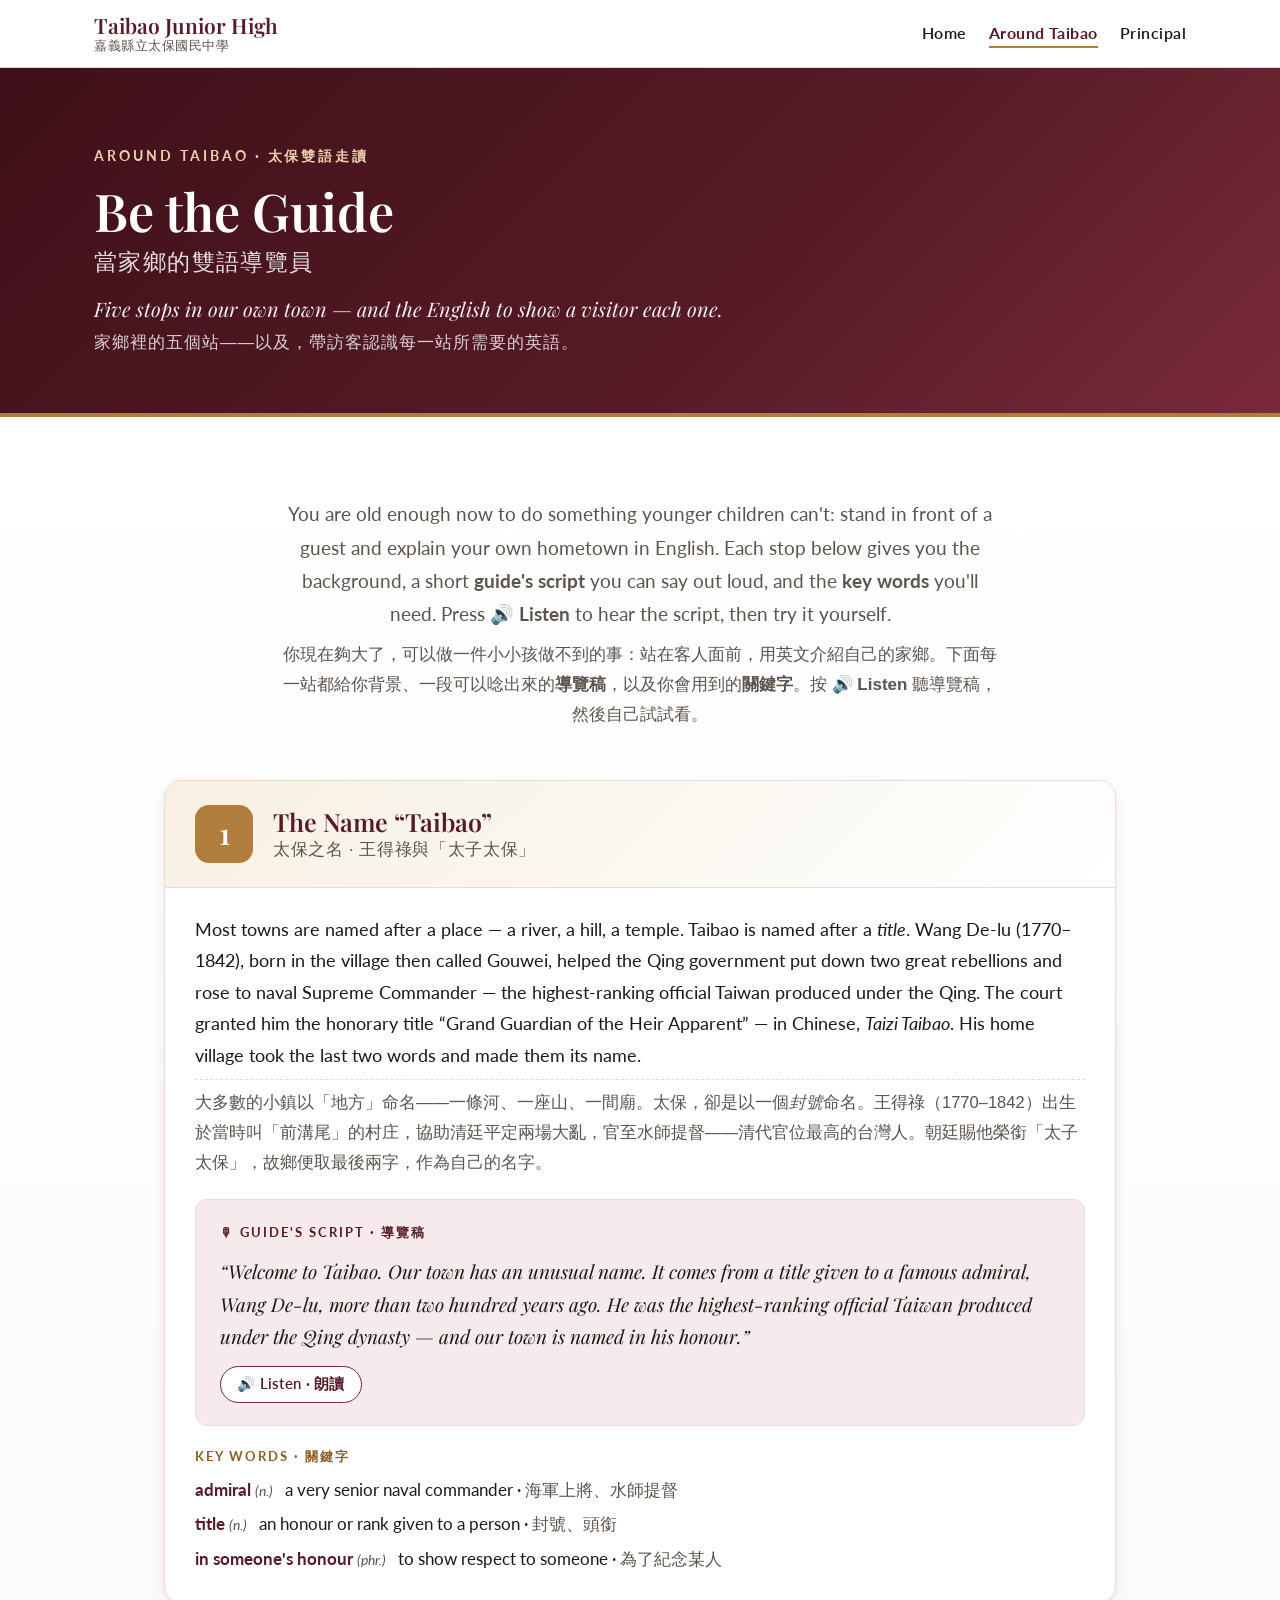
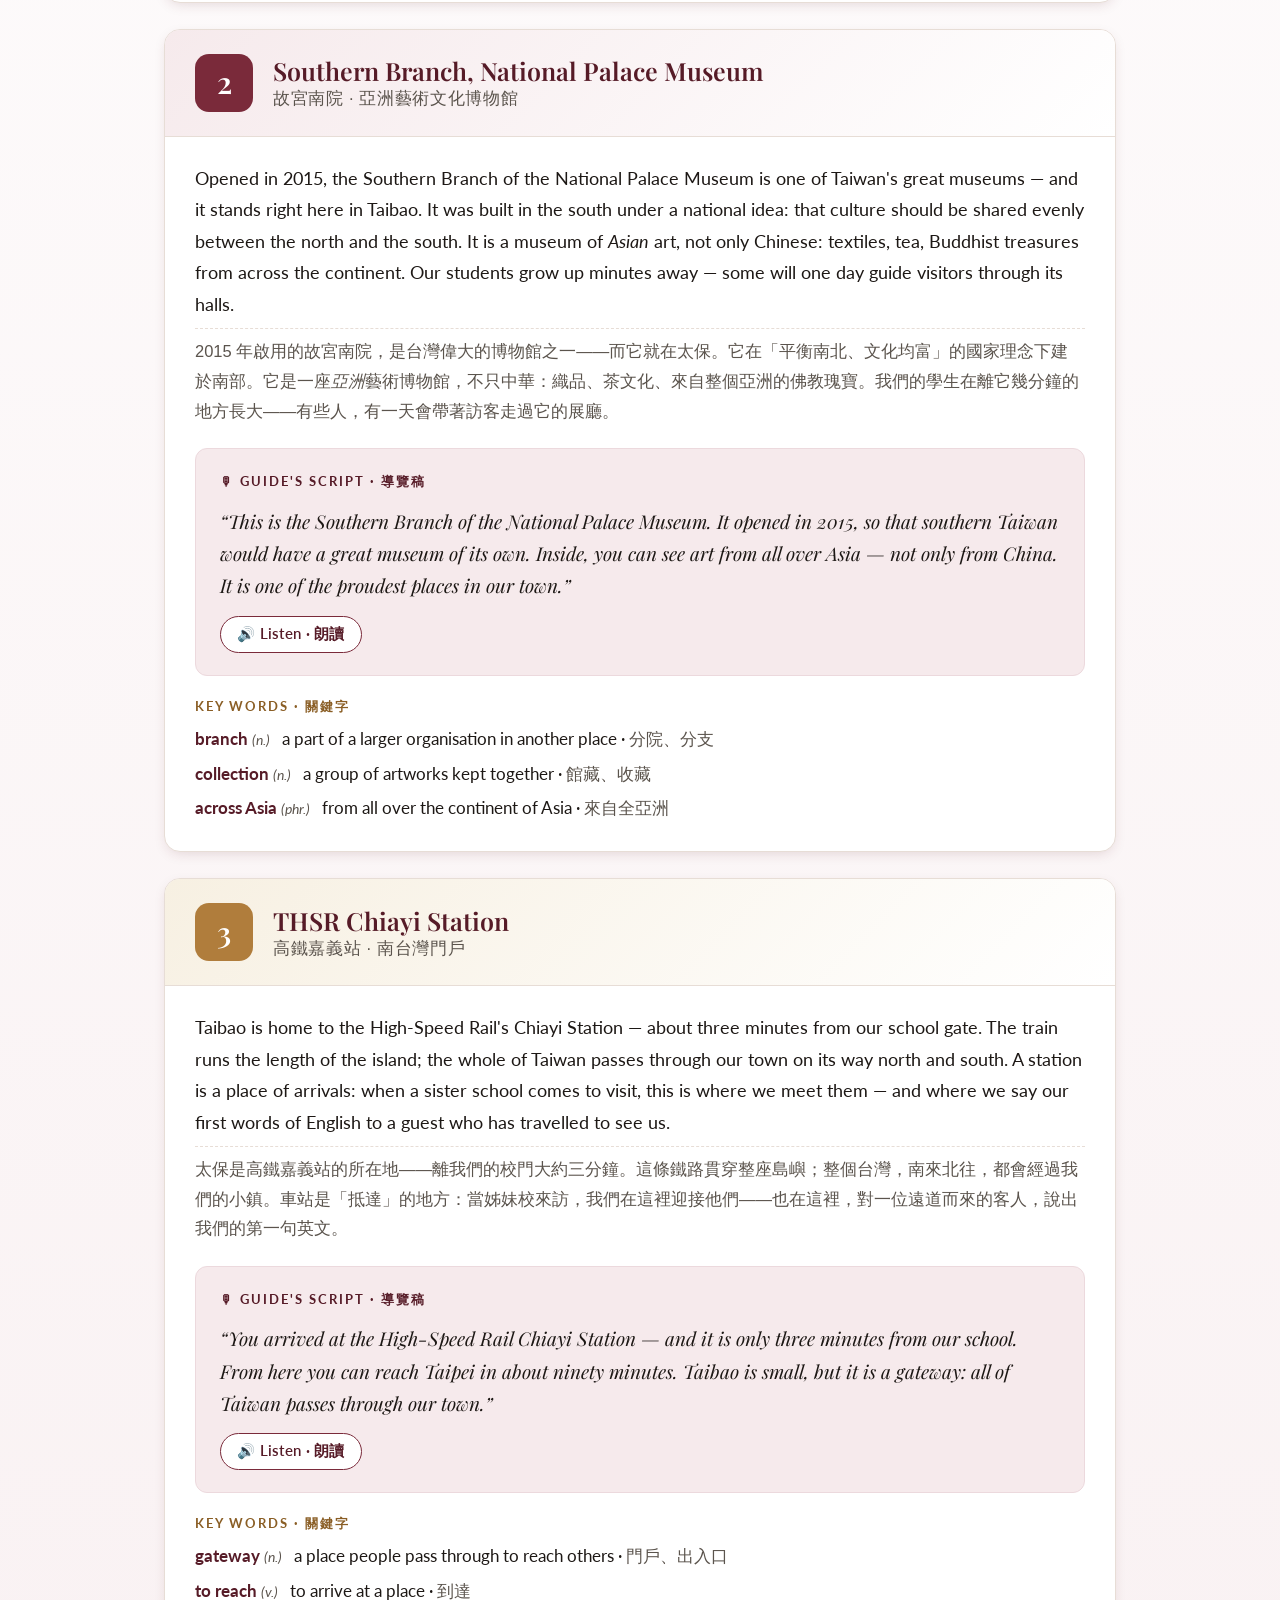
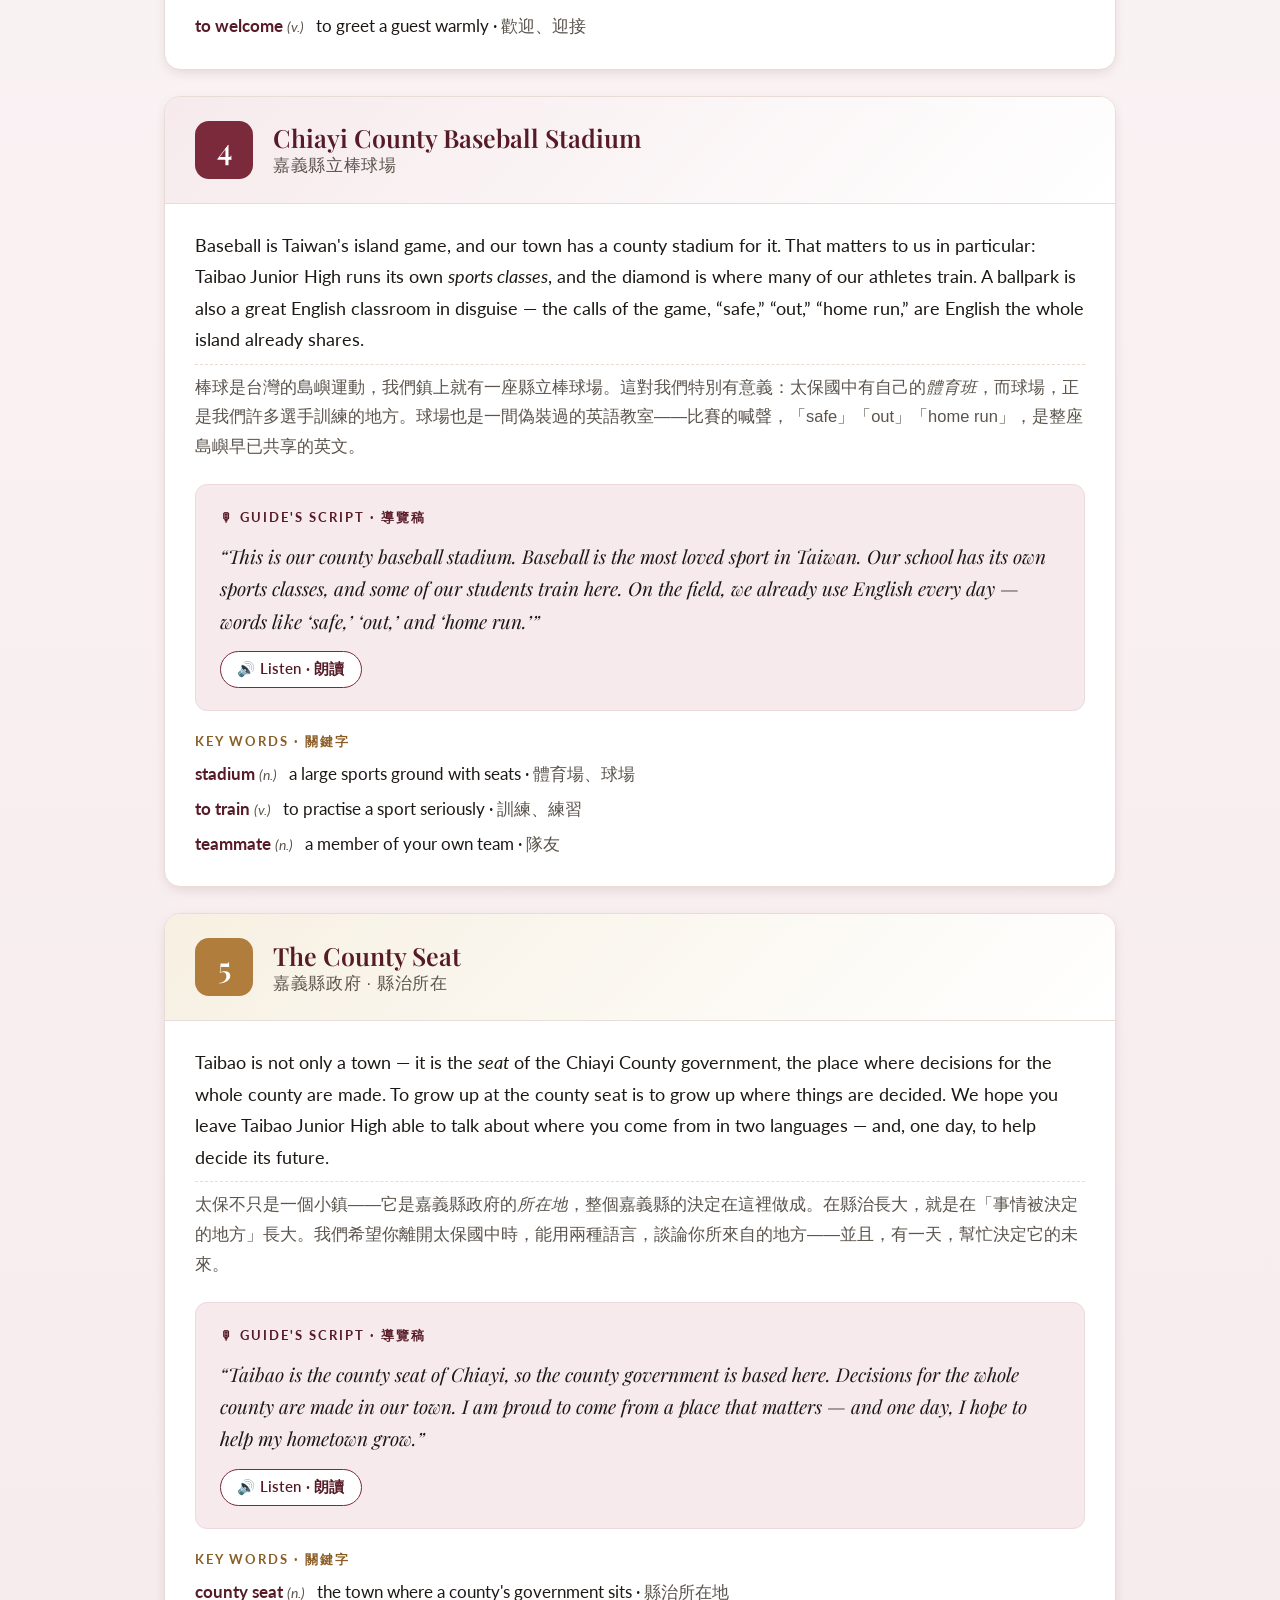
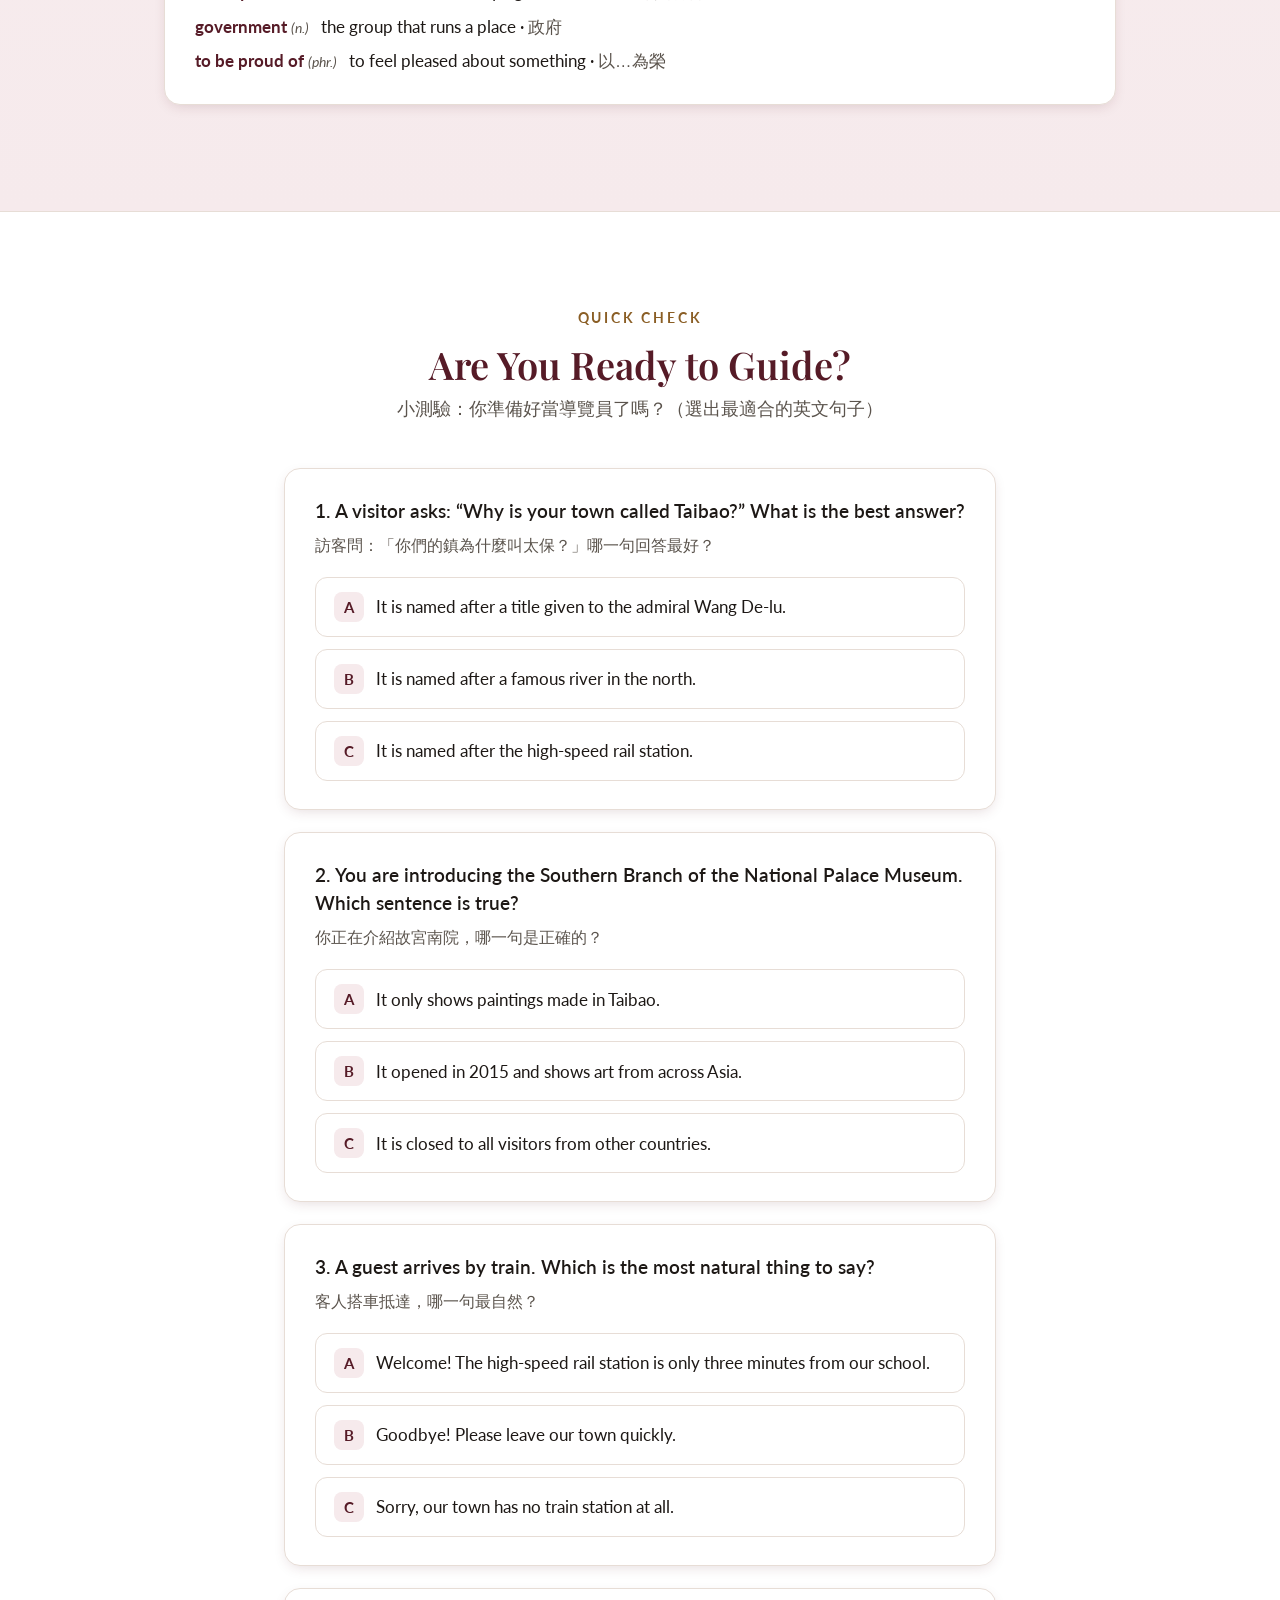
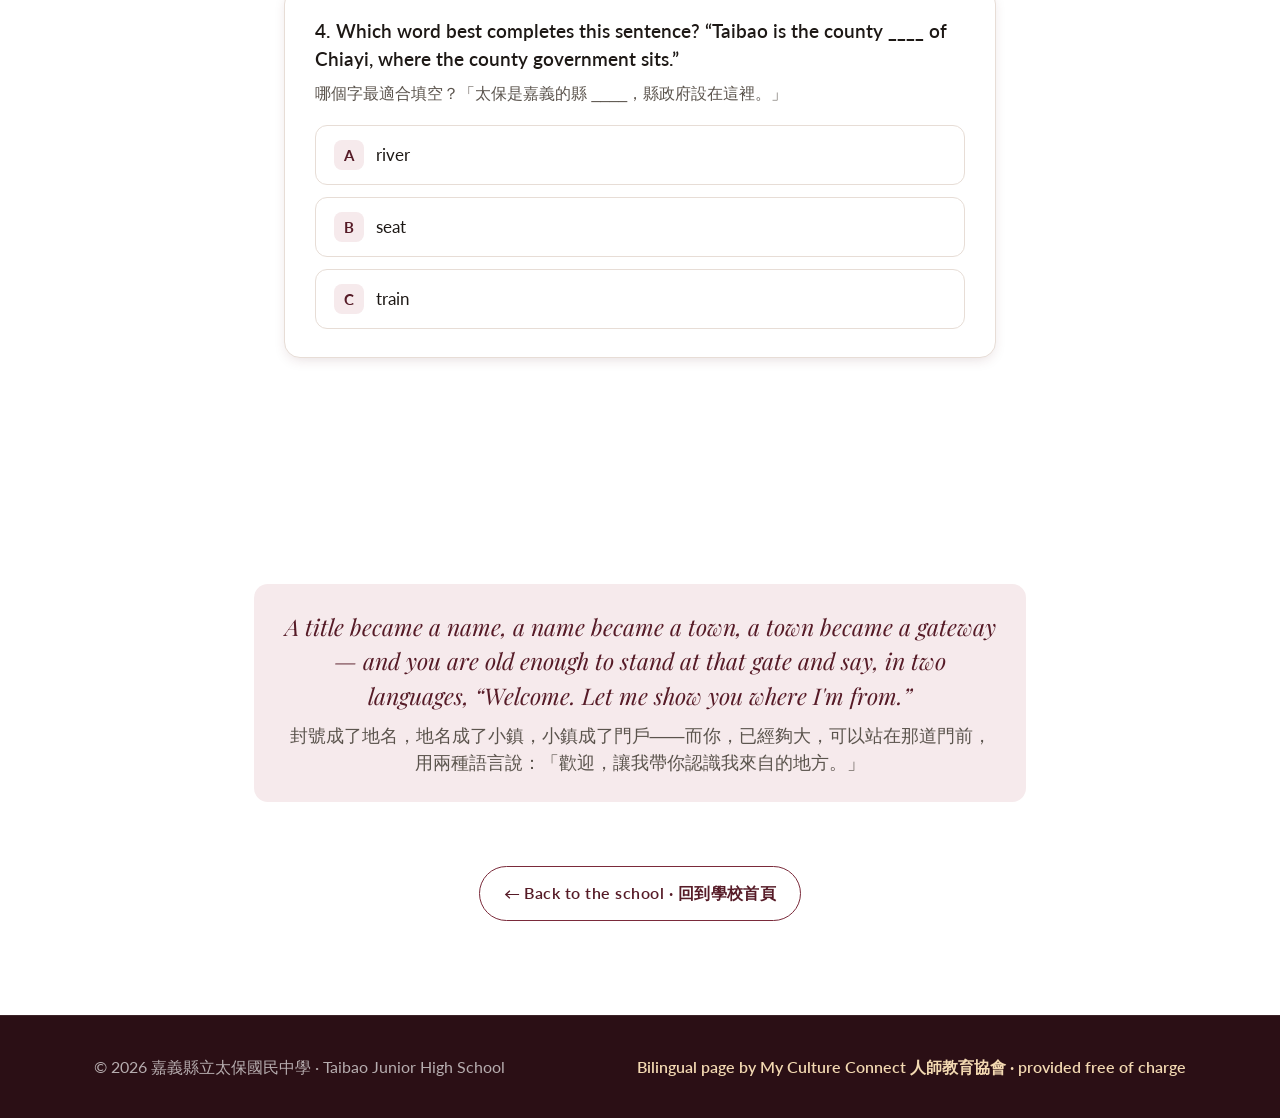
==== around-taibao/index.html @ 7dde96af "Initial bilingual site for Taibao Junior High School (太保國中) Three-page static bilingual (English-pri" ====
<!doctype html>
<html lang="en">
<head>
<meta charset="utf-8">
<meta name="viewport" content="width=device-width,initial-scale=1">
<title>Around Taibao · Be the Guide — Taibao Junior High</title>
<meta name="description" content="A bilingual walking guide to Taibao, Chiayi — written for junior-high students old enough to be the guides. Five stops: the admiral Wang De-lu who named the town, the Southern Branch of the National Palace Museum, the high-speed rail, the county baseball stadium, and the county seat. With a guide's script, key vocabulary, read-aloud, and a self-check quiz.">

<link rel="preconnect" href="https://fonts.googleapis.com">
<link rel="preconnect" href="https://fonts.gstatic.com" crossorigin>
<link href="https://fonts.googleapis.com/css2?family=Playfair+Display:ital,wght@0,500;0,600;0,700;1,500;1,600&family=Lato:wght@400;500;700&display=swap" rel="stylesheet">

<link rel="stylesheet" href="../assets/css/main.css">
</head>
<body>


<!-- ============ TOPBAR ============ -->
<div class="topbar">
  <div class="wrap topbar-inner">
    <div class="topbar-brand">
      <div class="topbar-name">
        <a href="../">Taibao Junior High
          <small>嘉義縣立太保國民中學</small>
        </a>
      </div>
    </div>
    <nav class="topbar-nav">
      <a href="../">Home</a>
      <a href="" class="is-active">Around Taibao</a>
      <a href="../principal/">Principal</a>
    </nav>
  </div>
</div>


<!-- ============ PAGE HERO ============ -->
<header class="page-hero">
  <div class="wrap">
    <span class="eyebrow">Around Taibao &middot; 太保雙語走讀</span>
    <h1>Be the Guide
      <span class="zh">當家鄉的雙語導覽員</span>
    </h1>
    <p class="tagline">
      Five stops in our own town &mdash; and the English to show a visitor each one.
      <span class="zh">家鄉裡的五個站——以及，帶訪客認識每一站所需要的英語。</span>
    </p>
  </div>
</header>


<!-- ============ STATIONS ============ -->
<section class="stations-section">
  <div class="stations-wrap wrap">
    <p class="stations-intro">
      You are old enough now to do something younger children can't: stand in front of a guest and explain your own hometown in English. Each stop below gives you the background, a short <strong>guide's script</strong> you can say out loud, and the <strong>key words</strong> you'll need. Press <strong>🔊 Listen</strong> to hear the script, then try it yourself.
      <span class="zh">你現在夠大了，可以做一件小小孩做不到的事：站在客人面前，用英文介紹自己的家鄉。下面每一站都給你背景、一段可以唸出來的<strong>導覽稿</strong>，以及你會用到的<strong>關鍵字</strong>。按 <strong>🔊 Listen</strong> 聽導覽稿，然後自己試試看。</span>
    </p>

    <!-- Station 1 -->
    <div class="station">
      <div class="station-head">
        <div class="station-num">1</div>
        <h3>The Name &ldquo;Taibao&rdquo;
          <span class="zh">太保之名 · 王得祿與「太子太保」</span>
        </h3>
      </div>
      <div class="station-body">
        <p class="context">Most towns are named after a place &mdash; a river, a hill, a temple. Taibao is named after a <em>title</em>. Wang De-lu (1770&ndash;1842), born in the village then called Gouwei, helped the Qing government put down two great rebellions and rose to naval Supreme Commander &mdash; the highest-ranking official Taiwan produced under the Qing. The court granted him the honorary title &ldquo;Grand Guardian of the Heir Apparent&rdquo; &mdash; in Chinese, <em>Taizi Taibao</em>. His home village took the last two words and made them its name.</p>
        <p class="context-zh">大多數的小鎮以「地方」命名——一條河、一座山、一間廟。太保，卻是以一個<em>封號</em>命名。王得祿（1770&ndash;1842）出生於當時叫「前溝尾」的村庄，協助清廷平定兩場大亂，官至水師提督——清代官位最高的台灣人。朝廷賜他榮銜「太子太保」，故鄉便取最後兩字，作為自己的名字。</p>

        <div class="guide">
          <div class="label">🎙 Guide's script · 導覽稿</div>
          <p class="script">&ldquo;Welcome to Taibao. Our town has an unusual name. It comes from a title given to a famous admiral, Wang De-lu, more than two hundred years ago. He was the highest-ranking official Taiwan produced under the Qing dynasty &mdash; and our town is named in his honour.&rdquo;</p>
          <button class="speak-btn" aria-pressed="false" data-speak="Welcome to Taibao. Our town has an unusual name. It comes from a title given to a famous admiral, Wang De-lu, more than two hundred years ago. He was the highest-ranking official Taiwan produced under the Qing dynasty, and our town is named in his honour.">🔊 Listen · 朗讀</button>
        </div>

        <div class="vocab">
          <div class="label">Key words · 關鍵字</div>
          <ul>
            <li><span><span class="term">admiral</span><span class="pos">(n.)</span></span><span class="gloss">a very senior naval commander · <span class="zh">海軍上將、水師提督</span></span></li>
            <li><span><span class="term">title</span><span class="pos">(n.)</span></span><span class="gloss">an honour or rank given to a person · <span class="zh">封號、頭銜</span></span></li>
            <li><span><span class="term">in someone's honour</span><span class="pos">(phr.)</span></span><span class="gloss">to show respect to someone · <span class="zh">為了紀念某人</span></span></li>
          </ul>
        </div>
      </div>
    </div>

    <!-- Station 2 -->
    <div class="station">
      <div class="station-head">
        <div class="station-num">2</div>
        <h3>Southern Branch, National Palace Museum
          <span class="zh">故宮南院 · 亞洲藝術文化博物館</span>
        </h3>
      </div>
      <div class="station-body">
        <p class="context">Opened in 2015, the Southern Branch of the National Palace Museum is one of Taiwan's great museums &mdash; and it stands right here in Taibao. It was built in the south under a national idea: that culture should be shared evenly between the north and the south. It is a museum of <em>Asian</em> art, not only Chinese: textiles, tea, Buddhist treasures from across the continent. Our students grow up minutes away &mdash; some will one day guide visitors through its halls.</p>
        <p class="context-zh">2015 年啟用的故宮南院，是台灣偉大的博物館之一——而它就在太保。它在「平衡南北、文化均富」的國家理念下建於南部。它是一座<em>亞洲</em>藝術博物館，不只中華：織品、茶文化、來自整個亞洲的佛教瑰寶。我們的學生在離它幾分鐘的地方長大——有些人，有一天會帶著訪客走過它的展廳。</p>

        <div class="guide">
          <div class="label">🎙 Guide's script · 導覽稿</div>
          <p class="script">&ldquo;This is the Southern Branch of the National Palace Museum. It opened in 2015, so that southern Taiwan would have a great museum of its own. Inside, you can see art from all over Asia &mdash; not only from China. It is one of the proudest places in our town.&rdquo;</p>
          <button class="speak-btn" aria-pressed="false" data-speak="This is the Southern Branch of the National Palace Museum. It opened in 2015, so that southern Taiwan would have a great museum of its own. Inside, you can see art from all over Asia, not only from China. It is one of the proudest places in our town.">🔊 Listen · 朗讀</button>
        </div>

        <div class="vocab">
          <div class="label">Key words · 關鍵字</div>
          <ul>
            <li><span><span class="term">branch</span><span class="pos">(n.)</span></span><span class="gloss">a part of a larger organisation in another place · <span class="zh">分院、分支</span></span></li>
            <li><span><span class="term">collection</span><span class="pos">(n.)</span></span><span class="gloss">a group of artworks kept together · <span class="zh">館藏、收藏</span></span></li>
            <li><span><span class="term">across Asia</span><span class="pos">(phr.)</span></span><span class="gloss">from all over the continent of Asia · <span class="zh">來自全亞洲</span></span></li>
          </ul>
        </div>
      </div>
    </div>

    <!-- Station 3 -->
    <div class="station">
      <div class="station-head">
        <div class="station-num">3</div>
        <h3>THSR Chiayi Station
          <span class="zh">高鐵嘉義站 · 南台灣門戶</span>
        </h3>
      </div>
      <div class="station-body">
        <p class="context">Taibao is home to the High-Speed Rail's Chiayi Station &mdash; about three minutes from our school gate. The train runs the length of the island; the whole of Taiwan passes through our town on its way north and south. A station is a place of arrivals: when a sister school comes to visit, this is where we meet them &mdash; and where we say our first words of English to a guest who has travelled to see us.</p>
        <p class="context-zh">太保是高鐵嘉義站的所在地——離我們的校門大約三分鐘。這條鐵路貫穿整座島嶼；整個台灣，南來北往，都會經過我們的小鎮。車站是「抵達」的地方：當姊妹校來訪，我們在這裡迎接他們——也在這裡，對一位遠道而來的客人，說出我們的第一句英文。</p>

        <div class="guide">
          <div class="label">🎙 Guide's script · 導覽稿</div>
          <p class="script">&ldquo;You arrived at the High-Speed Rail Chiayi Station &mdash; and it is only three minutes from our school. From here you can reach Taipei in about ninety minutes. Taibao is small, but it is a gateway: all of Taiwan passes through our town.&rdquo;</p>
          <button class="speak-btn" aria-pressed="false" data-speak="You arrived at the High-Speed Rail Chiayi Station, and it is only three minutes from our school. From here you can reach Taipei in about ninety minutes. Taibao is small, but it is a gateway: all of Taiwan passes through our town.">🔊 Listen · 朗讀</button>
        </div>

        <div class="vocab">
          <div class="label">Key words · 關鍵字</div>
          <ul>
            <li><span><span class="term">gateway</span><span class="pos">(n.)</span></span><span class="gloss">a place people pass through to reach others · <span class="zh">門戶、出入口</span></span></li>
            <li><span><span class="term">to reach</span><span class="pos">(v.)</span></span><span class="gloss">to arrive at a place · <span class="zh">到達</span></span></li>
            <li><span><span class="term">to welcome</span><span class="pos">(v.)</span></span><span class="gloss">to greet a guest warmly · <span class="zh">歡迎、迎接</span></span></li>
          </ul>
        </div>
      </div>
    </div>

    <!-- Station 4 -->
    <div class="station">
      <div class="station-head">
        <div class="station-num">4</div>
        <h3>Chiayi County Baseball Stadium
          <span class="zh">嘉義縣立棒球場</span>
        </h3>
      </div>
      <div class="station-body">
        <p class="context">Baseball is Taiwan's island game, and our town has a county stadium for it. That matters to us in particular: Taibao Junior High runs its own <em>sports classes</em>, and the diamond is where many of our athletes train. A ballpark is also a great English classroom in disguise &mdash; the calls of the game, &ldquo;safe,&rdquo; &ldquo;out,&rdquo; &ldquo;home run,&rdquo; are English the whole island already shares.</p>
        <p class="context-zh">棒球是台灣的島嶼運動，我們鎮上就有一座縣立棒球場。這對我們特別有意義：太保國中有自己的<em>體育班</em>，而球場，正是我們許多選手訓練的地方。球場也是一間偽裝過的英語教室——比賽的喊聲，「safe」「out」「home run」，是整座島嶼早已共享的英文。</p>

        <div class="guide">
          <div class="label">🎙 Guide's script · 導覽稿</div>
          <p class="script">&ldquo;This is our county baseball stadium. Baseball is the most loved sport in Taiwan. Our school has its own sports classes, and some of our students train here. On the field, we already use English every day &mdash; words like &lsquo;safe,&rsquo; &lsquo;out,&rsquo; and &lsquo;home run.&rsquo;&rdquo;</p>
          <button class="speak-btn" aria-pressed="false" data-speak="This is our county baseball stadium. Baseball is the most loved sport in Taiwan. Our school has its own sports classes, and some of our students train here. On the field, we already use English every day: words like safe, out, and home run.">🔊 Listen · 朗讀</button>
        </div>

        <div class="vocab">
          <div class="label">Key words · 關鍵字</div>
          <ul>
            <li><span><span class="term">stadium</span><span class="pos">(n.)</span></span><span class="gloss">a large sports ground with seats · <span class="zh">體育場、球場</span></span></li>
            <li><span><span class="term">to train</span><span class="pos">(v.)</span></span><span class="gloss">to practise a sport seriously · <span class="zh">訓練、練習</span></span></li>
            <li><span><span class="term">teammate</span><span class="pos">(n.)</span></span><span class="gloss">a member of your own team · <span class="zh">隊友</span></span></li>
          </ul>
        </div>
      </div>
    </div>

    <!-- Station 5 -->
    <div class="station">
      <div class="station-head">
        <div class="station-num">5</div>
        <h3>The County Seat
          <span class="zh">嘉義縣政府 · 縣治所在</span>
        </h3>
      </div>
      <div class="station-body">
        <p class="context">Taibao is not only a town &mdash; it is the <em>seat</em> of the Chiayi County government, the place where decisions for the whole county are made. To grow up at the county seat is to grow up where things are decided. We hope you leave Taibao Junior High able to talk about where you come from in two languages &mdash; and, one day, to help decide its future.</p>
        <p class="context-zh">太保不只是一個小鎮——它是嘉義縣政府的<em>所在地</em>，整個嘉義縣的決定在這裡做成。在縣治長大，就是在「事情被決定的地方」長大。我們希望你離開太保國中時，能用兩種語言，談論你所來自的地方——並且，有一天，幫忙決定它的未來。</p>

        <div class="guide">
          <div class="label">🎙 Guide's script · 導覽稿</div>
          <p class="script">&ldquo;Taibao is the county seat of Chiayi, so the county government is based here. Decisions for the whole county are made in our town. I am proud to come from a place that matters &mdash; and one day, I hope to help my hometown grow.&rdquo;</p>
          <button class="speak-btn" aria-pressed="false" data-speak="Taibao is the county seat of Chiayi, so the county government is based here. Decisions for the whole county are made in our town. I am proud to come from a place that matters, and one day, I hope to help my hometown grow.">🔊 Listen · 朗讀</button>
        </div>

        <div class="vocab">
          <div class="label">Key words · 關鍵字</div>
          <ul>
            <li><span><span class="term">county seat</span><span class="pos">(n.)</span></span><span class="gloss">the town where a county's government sits · <span class="zh">縣治所在地</span></span></li>
            <li><span><span class="term">government</span><span class="pos">(n.)</span></span><span class="gloss">the group that runs a place · <span class="zh">政府</span></span></li>
            <li><span><span class="term">to be proud of</span><span class="pos">(phr.)</span></span><span class="gloss">to feel pleased about something · <span class="zh">以…為榮</span></span></li>
          </ul>
        </div>
      </div>
    </div>

  </div>
</section>


<!-- ============ QUIZ ============ -->
<section class="quiz-section">
  <div class="quiz-wrap wrap">
    <div class="quiz-head">
      <div class="eyebrow">Quick Check</div>
      <h2>Are You Ready to Guide?</h2>
      <div class="zh">小測驗：你準備好當導覽員了嗎？（選出最適合的英文句子）</div>
    </div>

    <!-- Q1 -->
    <div class="quiz-item" data-answered="false">
      <div class="q">1. A visitor asks: &ldquo;Why is your town called Taibao?&rdquo; What is the best answer?</div>
      <div class="q-zh">訪客問：「你們的鎮為什麼叫太保？」哪一句回答最好？</div>
      <div class="quiz-options">
        <button class="quiz-opt" data-correct="true"><span class="key">A</span><span>It is named after a title given to the admiral Wang De-lu.</span></button>
        <button class="quiz-opt" data-correct="false"><span class="key">B</span><span>It is named after a famous river in the north.</span></button>
        <button class="quiz-opt" data-correct="false"><span class="key">C</span><span>It is named after the high-speed rail station.</span></button>
      </div>
      <div class="quiz-explain">
        <span class="en">Correct: A.</span> The town took its name from Wang De-lu's honorary title, &ldquo;Grand Guardian of the Heir Apparent&rdquo; (太子太保).
        <span class="zh">太保之名來自王得祿的榮銜「太子太保」，不是河流，也不是高鐵站。</span>
      </div>
    </div>

    <!-- Q2 -->
    <div class="quiz-item" data-answered="false">
      <div class="q">2. You are introducing the Southern Branch of the National Palace Museum. Which sentence is true?</div>
      <div class="q-zh">你正在介紹故宮南院，哪一句是正確的？</div>
      <div class="quiz-options">
        <button class="quiz-opt" data-correct="false"><span class="key">A</span><span>It only shows paintings made in Taibao.</span></button>
        <button class="quiz-opt" data-correct="true"><span class="key">B</span><span>It opened in 2015 and shows art from across Asia.</span></button>
        <button class="quiz-opt" data-correct="false"><span class="key">C</span><span>It is closed to all visitors from other countries.</span></button>
      </div>
      <div class="quiz-explain">
        <span class="en">Correct: B.</span> The Southern Branch opened in 2015 as a museum of Asian art and culture.
        <span class="zh">故宮南院 2015 年啟用，是一座展出全亞洲藝術與文化的博物館。</span>
      </div>
    </div>

    <!-- Q3 -->
    <div class="quiz-item" data-answered="false">
      <div class="q">3. A guest arrives by train. Which is the most natural thing to say?</div>
      <div class="q-zh">客人搭車抵達，哪一句最自然？</div>
      <div class="quiz-options">
        <button class="quiz-opt" data-correct="true"><span class="key">A</span><span>Welcome! The high-speed rail station is only three minutes from our school.</span></button>
        <button class="quiz-opt" data-correct="false"><span class="key">B</span><span>Goodbye! Please leave our town quickly.</span></button>
        <button class="quiz-opt" data-correct="false"><span class="key">C</span><span>Sorry, our town has no train station at all.</span></button>
      </div>
      <div class="quiz-explain">
        <span class="en">Correct: A.</span> A good guide welcomes the guest and shares a useful fact &mdash; the station really is about three minutes away.
        <span class="zh">好的導覽員會先歡迎客人，並提供有用的資訊——高鐵站確實離學校約三分鐘。</span>
      </div>
    </div>

    <!-- Q4 -->
    <div class="quiz-item" data-answered="false">
      <div class="q">4. Which word best completes this sentence? &ldquo;Taibao is the county ____ of Chiayi, where the county government sits.&rdquo;</div>
      <div class="q-zh">哪個字最適合填空？「太保是嘉義的縣 ____，縣政府設在這裡。」</div>
      <div class="quiz-options">
        <button class="quiz-opt" data-correct="false"><span class="key">A</span><span>river</span></button>
        <button class="quiz-opt" data-correct="true"><span class="key">B</span><span>seat</span></button>
        <button class="quiz-opt" data-correct="false"><span class="key">C</span><span>train</span></button>
      </div>
      <div class="quiz-explain">
        <span class="en">Correct: B &mdash; &ldquo;county seat.&rdquo;</span> The county seat is the town where a county's government is based.
        <span class="zh">「county seat」是縣治所在地——縣政府所在的城市。</span>
      </div>
    </div>

  </div>
</section>


<!-- ============ CLOSING ============ -->
<section class="prose">
  <div class="wrap prose-inner">
    <p class="pull-quote">
      A title became a name, a name became a town, a town became a gateway &mdash; and you are old enough to stand at that gate and say, in two languages, &ldquo;Welcome. Let me show you where I'm from.&rdquo;
      <span class="zh">封號成了地名，地名成了小鎮，小鎮成了門戶——而你，已經夠大，可以站在那道門前，用兩種語言說：「歡迎，讓我帶你認識我來自的地方。」</span>
    </p>
    <p style="text-align:center;">
      <a href="../" class="principal-cta">← Back to the school · 回到學校首頁</a>
    </p>
  </div>
</section>


<!-- ============ FOOTER ============ -->
<footer>
  <div class="wrap">
    <div>© 2026 嘉義縣立太保國民中學 · Taibao Junior High School</div>
    <div class="partner">Bilingual page by <a href="https://www.mycultureconnect.org/" target="_blank" rel="noopener">My Culture Connect 人師教育協會</a> &middot; provided free of charge</div>
  </div>
</footer>

<script src="../assets/js/site.js"></script>
</body>
</html>
---- assets/css/main.css ----
/* ============ Taibao Junior High · Bilingual Page Styles ============ */
/* Palette: garnet (the cinnabar-red of an imperial seal — the town is        */
/*          named after a Qing honorary title, 太子太保) + bronze (shared      */
/*          heritage accent with the sister school Taibao Elementary).         */
/*          Pure-white background throughout. Garnet distinguishes the junior  */
/*          high from the elementary's ink-blue and KangLang's coastal teal.   */

:root{
  --garnet:#7A2A3A;
  --garnet-deep:#561B27;
  --garnet-soft:#F6EAEC;
  --bronze:#B07D3C;
  --bronze-deep:#8A5E25;
  --bronze-soft:#F7F0E2;
  --stone:#4a5468;
  --stone-soft:#e7e3ea;
  --ink:#1d1815;
  --ink-soft:#5b544d;
  --line:#e7ddd6;
  --max:1140px;
  --shadow:0 14px 40px -16px rgba(86,27,39,.30);
  --shadow-sm:0 4px 14px -4px rgba(86,27,39,.18);
}

*{box-sizing:border-box;margin:0;padding:0;}
html{scroll-behavior:smooth;}
body{
  font-family:'Lato','PingFang TC','Apple LiGothic Medium','Microsoft JhengHei',sans-serif;
  color:var(--ink);
  background:#fff;
  /* Typography rule: 20px on mobile, 22px on desktop (see media query) */
  font-size:20px;
  line-height:1.7;
  -webkit-font-smoothing:antialiased;
}
img{max-width:100%;display:block;}
a{color:var(--garnet-deep);text-decoration:none;transition:color .2s;}
a:hover{color:var(--bronze-deep);}
.wrap{max-width:var(--max);margin:0 auto;padding:0 24px;}


/* ============ TOPBAR ============ */
.topbar{
  background:rgba(255,255,255,.95);
  border-bottom:1px solid var(--line);
  padding:14px 0;
  position:sticky;top:0;z-index:50;
  backdrop-filter:blur(8px);
}
.topbar-inner{
  display:flex;align-items:center;justify-content:space-between;gap:18px;
}
.topbar-brand{display:flex;align-items:center;gap:12px;}
.topbar-name{
  font-family:'Playfair Display','PingFang TC',serif;
  font-size:21px;font-weight:600;
  color:var(--garnet-deep);line-height:1.1;
}
.topbar-name a{color:inherit;}
.topbar-name small{
  display:block;
  font-family:'PingFang TC',sans-serif;
  font-size:13px;font-weight:500;
  color:var(--ink-soft);margin-top:2px;letter-spacing:.04em;
}
.topbar-nav{display:flex;gap:22px;flex-wrap:wrap;justify-content:flex-end;}
.topbar-nav a{
  color:var(--ink);font-size:15.5px;font-weight:600;
  letter-spacing:.03em;
}
.topbar-nav a:hover{color:var(--garnet);}
.topbar-nav a.is-active{color:var(--garnet-deep);font-weight:700;border-bottom:2px solid var(--bronze);}


/* ============ TITLE (home hero) ============ */
/* Pure-gradient hero. To use a real photo of the school gate / building,     */
/* uncomment the url() line below and drop the file in /photos.               */
.title{
  position:relative;
  background:
    /* url("../photos/hero-school.jpg") center 55%/cover no-repeat, */
    linear-gradient(135deg,#3F1019 0%,#561B27 45%,#7A2A3A 100%);
  padding:118px 0 104px;
  text-align:center;color:#fff;
  border-bottom:4px solid var(--bronze);
  overflow:hidden;
}
.title::after{
  content:"";position:absolute;inset:0;
  background:
    radial-gradient(circle at 80% 18%,rgba(176,125,60,.24),transparent 55%),
    radial-gradient(circle at 18% 82%,rgba(122,42,58,.34),transparent 55%);
  pointer-events:none;
}
.title > .wrap{position:relative;z-index:1;}
.title__eyebrow{
  display:inline-block;
  font-size:14px;letter-spacing:.26em;
  color:rgba(243,217,178,.96);font-weight:700;
  text-transform:uppercase;margin-bottom:16px;
}
.title h1{
  font-family:'Playfair Display','PingFang TC',serif;
  font-size:clamp(40px,7vw,64px);
  line-height:1.05;font-weight:600;letter-spacing:.005em;
  color:#fff;margin-bottom:6px;
  text-shadow:0 2px 16px rgba(0,0,0,.45);
}
.title .h1-zh{
  font-size:clamp(21px,2.6vw,27px);
  font-weight:500;letter-spacing:.08em;
  color:rgba(255,255,255,.92);margin-top:12px;
  font-family:'PingFang TC','Apple LiGothic Medium',sans-serif;
  text-shadow:0 1px 6px rgba(0,0,0,.35);
}
.title__divider{width:60px;height:2px;background:var(--bronze);margin:24px auto 18px;border:0;}
.title__tagline{
  max-width:680px;margin:0 auto;
  font-family:'Playfair Display',serif;font-style:italic;
  font-size:23px;color:rgba(255,255,255,.96);line-height:1.55;
}
.title__tagline .tagline-zh{
  display:block;font-style:normal;
  font-family:'PingFang TC',sans-serif;
  font-size:17.5px;margin-top:8px;
  color:rgba(255,255,255,.82);letter-spacing:.06em;
}
.title__chips{margin-top:26px;display:flex;gap:12px;flex-wrap:wrap;justify-content:center;}
.title__chips span{
  font-size:14px;font-weight:600;letter-spacing:.05em;
  color:#fff;background:rgba(255,255,255,.12);
  border:1px solid rgba(255,255,255,.22);
  padding:7px 16px;border-radius:99px;
  backdrop-filter:blur(4px);
}


/* ============ Section base ============ */
section{padding:92px 0;}
.section-head{text-align:center;margin-bottom:60px;}
.section-head .eyebrow{
  display:inline-block;
  color:var(--bronze-deep);font-size:15px;font-weight:700;
  letter-spacing:.22em;text-transform:uppercase;margin-bottom:14px;
}
.section-head h2{
  font-family:'Playfair Display','PingFang TC',serif;
  font-size:clamp(36px,6vw,56px);
  font-weight:600;color:var(--garnet-deep);line-height:1.2;margin-bottom:8px;
}
.section-head .h2-zh{
  font-family:'PingFang TC','Apple LiGothic Medium',sans-serif;
  font-size:23px;color:var(--ink-soft);font-weight:500;letter-spacing:.04em;
}
.section-head .lede{color:var(--ink-soft);font-size:20px;max-width:660px;margin:18px auto 0;}


/* ============ About ============ */
.about{background:#fff;}
.about-grid{display:grid;grid-template-columns:1fr 1fr;gap:50px;align-items:start;}
.about-text h3{
  font-family:'Playfair Display','PingFang TC',serif;
  font-size:34px;color:var(--garnet-deep);line-height:1.25;margin-bottom:18px;font-weight:600;
}
.about-text .en{font-size:20px;color:var(--ink);margin-bottom:18px;line-height:1.75;}
.about-text .zh-divider{height:1px;background:var(--line);margin:24px 0;position:relative;}
.about-text .zh-divider::before{
  content:"中文";position:absolute;top:50%;left:50%;transform:translate(-50%,-50%);
  background:#fff;padding:0 14px;font-size:14px;color:var(--ink-soft);
  letter-spacing:.12em;text-transform:uppercase;font-weight:600;
}
.about-text .zh{
  font-family:'PingFang TC','Apple LiGothic Medium',sans-serif;
  font-size:19px;color:var(--ink);line-height:1.9;
}
.about-text .zh p + p{margin-top:14px;}

/* timeline aside */
.lineage{
  background:linear-gradient(180deg,var(--garnet-soft) 0%,#fff 100%);
  border:1px solid var(--line);border-radius:20px;padding:34px 30px;box-shadow:var(--shadow-sm);
}
.lineage__label{
  text-align:center;font-size:13.5px;font-weight:700;
  letter-spacing:.16em;text-transform:uppercase;color:var(--garnet-deep);margin-bottom:24px;
}
.lineage__trunk{
  background:#fff;border:2px solid var(--garnet-deep);border-radius:14px;
  padding:18px 20px;text-align:center;margin:0 auto;max-width:320px;box-shadow:var(--shadow-sm);
}
.lineage__trunk .name{font-family:'Playfair Display',serif;font-size:21px;font-weight:600;color:var(--garnet-deep);line-height:1.2;}
.lineage__trunk .name-zh{font-family:'PingFang TC',sans-serif;font-size:15.5px;color:var(--ink-soft);margin-top:4px;}
.lineage__trunk .year{font-size:12.5px;color:var(--bronze-deep);font-weight:700;letter-spacing:.14em;margin-top:6px;}
.lineage__arrow{text-align:center;color:var(--bronze);font-size:22px;line-height:1;margin:10px 0;}
.lineage__branch-step{
  background:#fff;border:1px dashed var(--garnet);border-radius:10px;
  padding:12px 16px;text-align:center;max-width:360px;margin:0 auto;color:var(--ink);
}
.lineage__branch-step .step-label{font-size:12px;font-weight:700;letter-spacing:.16em;color:var(--bronze-deep);margin-bottom:4px;text-transform:uppercase;}
.lineage__branch-step .step-text{font-family:'Playfair Display',serif;font-size:16.5px;color:var(--ink);line-height:1.4;}
.lineage__branch-step .step-text small{display:block;font-family:'PingFang TC',sans-serif;font-size:14px;color:var(--ink-soft);margin-top:2px;}
.lineage__seed{
  background:var(--garnet);color:#fff;border-radius:14px;padding:22px 24px;text-align:center;
  margin:0 auto;max-width:360px;box-shadow:var(--shadow);position:relative;
}
.lineage__seed::before{
  content:"★";position:absolute;top:-12px;left:50%;transform:translateX(-50%);
  background:var(--bronze);color:#fff;width:26px;height:26px;border-radius:99px;
  display:flex;align-items:center;justify-content:center;font-size:14px;
}
.lineage__seed .name{font-family:'Playfair Display',serif;font-size:23px;font-weight:700;line-height:1.2;}
.lineage__seed .name-zh{font-family:'PingFang TC',sans-serif;font-size:16.5px;margin-top:4px;color:rgba(255,255,255,.92);}
.lineage__seed .year{font-size:13px;color:rgba(255,255,255,.85);font-weight:700;letter-spacing:.14em;margin-top:6px;}
.lineage__caption{margin-top:20px;text-align:center;font-family:'Playfair Display',serif;font-style:italic;font-size:16px;color:var(--ink-soft);line-height:1.6;}
.lineage__caption .zh{display:block;font-style:normal;font-family:'PingFang TC',sans-serif;font-size:14.5px;margin-top:4px;}


/* ============ Identity (vision + 5 powers) ============ */
.identity{background:linear-gradient(180deg,#fff 0%,var(--garnet-soft) 100%);}
.pillars{display:grid;grid-template-columns:repeat(4,1fr);gap:22px;}
.pillar{
  background:#fff;border-radius:18px;padding:30px 24px 28px;
  border:1px solid var(--line);box-shadow:var(--shadow-sm);
  transition:transform .25s,box-shadow .25s,border-color .25s;position:relative;
}
.pillar:hover{transform:translateY(-4px);box-shadow:var(--shadow);border-color:var(--garnet);}
.pillar .icon{
  width:54px;height:54px;border-radius:14px;
  background:var(--garnet-soft);color:var(--garnet-deep);
  display:flex;align-items:center;justify-content:center;
  font-size:28px;font-weight:700;font-family:'PingFang TC',serif;margin-bottom:20px;
}
.pillar:nth-child(2) .icon{background:var(--bronze-soft);color:var(--bronze-deep);}
.pillar:nth-child(3) .icon{background:var(--stone-soft);color:var(--stone);}
.pillar:nth-child(4) .icon{background:var(--garnet-soft);color:var(--garnet);}
.pillar h3{
  font-family:'Playfair Display','PingFang TC',serif;
  font-size:23px;color:var(--garnet-deep);line-height:1.25;font-weight:600;margin-bottom:6px;
}
.pillar h3 small{display:block;font-family:'PingFang TC',sans-serif;font-size:15.5px;color:var(--ink-soft);font-weight:500;margin-top:4px;letter-spacing:.04em;}
.pillar .en-body{font-size:16.5px;color:var(--ink);margin:14px 0 8px;line-height:1.7;}
.pillar .divider-tiny{height:1px;background:var(--line);margin:12px 0;}
.pillar .zh-body{font-family:'PingFang TC',sans-serif;font-size:15.5px;color:var(--ink);line-height:1.85;}
.identity__note{
  text-align:center;margin-top:44px;font-size:18px;color:var(--ink-soft);
  max-width:740px;margin-left:auto;margin-right:auto;
}
.identity__note strong{color:var(--garnet-deep);}
.identity__note .zh{display:block;font-family:'PingFang TC',sans-serif;font-size:16.5px;margin-top:8px;}


/* ============ Principal (home card) ============ */
.principal{background:#fff;}
.principal-card{
  display:grid;grid-template-columns:.85fr 1.4fr;gap:50px;align-items:center;
  background:#fff;border-radius:22px;padding:50px;border:1px solid var(--line);
  box-shadow:var(--shadow);max-width:1000px;margin:0 auto;
}
.principal-photo{
  position:relative;border-radius:16px;overflow:hidden;aspect-ratio:1/1;box-shadow:var(--shadow-sm);
  background:linear-gradient(135deg,var(--garnet-soft) 0%,#fff 60%,var(--bronze-soft) 100%);
  display:flex;align-items:center;justify-content:center;color:var(--garnet-deep);
}
.principal-photo img{width:100%;height:100%;object-fit:cover;object-position:center top;}
.principal-photo .placeholder{text-align:center;font-family:'Playfair Display',serif;padding:20px;}
.principal-photo .placeholder .glyph{font-size:46px;line-height:1;font-family:'PingFang TC',serif;}
.principal-photo .placeholder small{display:block;font-family:'PingFang TC',sans-serif;font-size:13.5px;color:var(--ink-soft);margin-top:10px;letter-spacing:.04em;}
.principal-text .role{color:var(--bronze-deep);font-size:14.5px;font-weight:700;letter-spacing:.2em;text-transform:uppercase;margin-bottom:10px;}
.principal-text h3{font-family:'Playfair Display',serif;font-size:38px;font-weight:600;color:var(--garnet-deep);line-height:1.15;margin-bottom:6px;}
.principal-text h3 small{display:block;font-family:'PingFang TC',sans-serif;font-size:23px;color:var(--ink-soft);font-weight:500;margin-top:6px;}
.principal-text .since{font-size:15px;color:var(--ink-soft);font-style:italic;margin-top:8px;}
.principal-text blockquote{
  font-family:'Playfair Display',serif;font-style:italic;font-size:23px;color:var(--ink);
  line-height:1.65;margin:26px 0 14px;padding-left:22px;border-left:3px solid var(--bronze);
}
.principal-text .zh-quote{
  font-family:'PingFang TC',sans-serif;font-style:normal;font-size:19px;color:var(--ink);
  line-height:1.85;padding-left:22px;border-left:3px solid var(--garnet);margin-top:18px;
}
.principal-cta{
  margin-top:24px;display:inline-flex;align-items:center;gap:8px;
  padding:12px 24px;border:1.5px solid var(--garnet);border-radius:99px;color:var(--garnet-deep);
  font-weight:600;font-size:16px;letter-spacing:.03em;transition:background .2s,color .2s;
}
.principal-cta:hover{background:var(--garnet);color:#fff;}


/* ============ Student Life / English at Taibao ============ */
.life{background:linear-gradient(180deg,var(--bronze-soft) 0%,#fff 100%);}
.life-grid{display:grid;grid-template-columns:repeat(2,1fr);gap:30px;}
.life-card{
  background:#fff;border-radius:18px;overflow:hidden;border:1px solid var(--line);
  box-shadow:var(--shadow-sm);transition:transform .25s,box-shadow .25s;
}
.life-card:hover{transform:translateY(-3px);box-shadow:var(--shadow);}
.life-card__img{aspect-ratio:16/10;overflow:hidden;display:flex;align-items:center;justify-content:center;position:relative;}
.life-card__img.bg-garnet{background:linear-gradient(135deg,var(--garnet-soft) 0%,#fff 100%);}
.life-card__img.bg-bronze{background:linear-gradient(135deg,var(--bronze-soft) 0%,#fff 100%);}
.life-card__img.bg-mixed{background:linear-gradient(135deg,var(--garnet-soft) 0%,var(--bronze-soft) 100%);}
.life-card__img.bg-garnet-soft{background:linear-gradient(135deg,#fff 0%,var(--garnet-soft) 100%);}
.life-card__img .glyph{font-family:'Playfair Display',serif;font-size:48px;color:var(--garnet-deep);text-align:center;line-height:1.05;}
.life-card__img .glyph small{display:block;font-family:'PingFang TC',sans-serif;font-size:16px;color:var(--ink);font-weight:500;font-style:normal;margin-top:10px;letter-spacing:.04em;}
.life-card__body{padding:26px 28px 30px;}
.life-card .tag{display:inline-block;font-size:13.5px;letter-spacing:.12em;text-transform:uppercase;color:var(--bronze-deep);font-weight:700;margin-bottom:8px;}
.life-card h3{font-family:'Playfair Display','PingFang TC',serif;font-size:26px;color:var(--garnet-deep);line-height:1.25;font-weight:600;margin-bottom:4px;}
.life-card h3 small{display:block;font-family:'PingFang TC',sans-serif;font-size:16.5px;color:var(--ink-soft);font-weight:500;margin-top:4px;letter-spacing:.04em;}
.life-card .en-text{font-size:17px;color:var(--ink);margin:14px 0 8px;line-height:1.7;}
.life-card .zh-text{font-family:'PingFang TC',sans-serif;font-size:16.5px;color:var(--ink-soft);line-height:1.8;padding-top:10px;border-top:1px dashed var(--line);margin-top:12px;}
.life-cta{text-align:center;margin-top:50px;}
.life-cta-link{display:inline-block;padding:15px 30px;background:var(--garnet);color:#fff;border-radius:99px;font-weight:600;font-size:17px;letter-spacing:.03em;transition:background .2s,transform .2s;}
.life-cta-link:hover{background:var(--garnet-deep);color:#fff;transform:translateY(-2px);}


/* ============ Visit ============ */
.visit{background:var(--garnet-deep);color:#fff;padding:84px 0;}
.visit-grid{display:grid;grid-template-columns:1fr 1fr;gap:50px;align-items:start;}
.visit h2{font-family:'Playfair Display',serif;font-size:46px;font-weight:600;line-height:1.15;margin-bottom:6px;color:#fff;}
.visit h2 small{display:block;font-family:'PingFang TC',sans-serif;font-size:23px;font-weight:500;color:rgba(255,255,255,.78);margin-top:8px;}
.visit p{font-size:19px;color:rgba(255,255,255,.88);margin-top:20px;line-height:1.75;}
.visit p.zh{font-family:'PingFang TC',sans-serif;margin-top:14px;font-size:18px;}
.contact{background:rgba(255,255,255,.06);border:1px solid rgba(255,255,255,.14);border-radius:16px;padding:28px 30px;backdrop-filter:blur(8px);}
.contact dl{display:grid;gap:18px;}
.contact dt{font-size:14px;letter-spacing:.16em;text-transform:uppercase;color:#f3d9b2;font-weight:700;margin-bottom:4px;}
.contact dd{font-size:18.5px;color:#fff;font-family:'PingFang TC',sans-serif;line-height:1.55;}
.contact dd a{color:#fff;border-bottom:1px solid rgba(255,255,255,.4);padding-bottom:1px;}
.contact dd a:hover{color:#f3d9b2;border-color:#f3d9b2;}


/* ============ Footer ============ */
footer{background:#2b0f15;color:rgba(255,255,255,.66);padding:38px 0;font-size:15.5px;border-top:1px solid rgba(255,255,255,.08);}
footer .wrap{display:flex;justify-content:space-between;align-items:center;flex-wrap:wrap;gap:14px;}
footer .partner{color:#f3d9b2;font-weight:600;}
footer .partner a{color:#f3d9b2;border-bottom:1px solid transparent;}
footer .partner a:hover{border-bottom-color:#f3d9b2;}


/* ============ Sub-page shared hero ============ */
.page-hero{
  background:linear-gradient(135deg,#3F1019 0%,#561B27 60%,#7A2A3A 100%);
  padding:66px 0 58px;color:#fff;border-bottom:4px solid var(--bronze);
}
.page-hero .eyebrow{display:inline-block;font-size:13.5px;letter-spacing:.22em;text-transform:uppercase;color:rgba(243,217,178,.96);font-weight:700;margin-bottom:14px;}
.page-hero h1{font-family:'Playfair Display','PingFang TC',serif;font-size:clamp(36px,5.5vw,52px);font-weight:600;line-height:1.1;color:#fff;margin-bottom:8px;}
.page-hero h1 .zh{display:block;font-family:'PingFang TC',sans-serif;font-size:clamp(19px,2.2vw,23px);font-weight:500;letter-spacing:.06em;color:rgba(255,255,255,.86);margin-top:10px;}
.page-hero .tagline{margin-top:18px;max-width:680px;font-family:'Playfair Display',serif;font-style:italic;font-size:20px;color:rgba(255,255,255,.93);line-height:1.55;}
.page-hero .tagline .zh{display:block;font-style:normal;font-family:'PingFang TC',sans-serif;font-size:16.5px;color:rgba(255,255,255,.8);margin-top:6px;letter-spacing:.06em;}


/* ============ Prose ============ */
.prose{padding:80px 0;background:#fff;}
.prose-inner{max-width:820px;margin:0 auto;}
.prose h2{font-family:'Playfair Display','PingFang TC',serif;font-size:33px;font-weight:600;color:var(--garnet-deep);line-height:1.25;margin:48px 0 14px;}
.prose h2:first-child{margin-top:0;}
.prose p{font-size:18.5px;color:var(--ink);line-height:1.8;margin:14px 0;}
.prose .zh-block{font-family:'PingFang TC',sans-serif;font-size:17.5px;color:var(--ink-soft);line-height:1.85;border-left:3px solid var(--garnet-soft);padding-left:18px;margin:14px 0 28px;}
.prose .pull-quote{font-family:'Playfair Display',serif;font-style:italic;font-size:23px;color:var(--garnet-deep);line-height:1.5;text-align:center;margin:40px 0;padding:26px 30px;background:var(--garnet-soft);border-radius:14px;}
.prose .pull-quote .zh{display:block;font-family:'PingFang TC',sans-serif;font-style:normal;font-size:17.5px;color:var(--ink-soft);margin-top:10px;}


/* ============ Guide stations (around-taibao) ============ */
.stations-section{padding:80px 0;background:linear-gradient(180deg,#fff 0%,var(--garnet-soft) 100%);}
.stations-wrap{max-width:1000px;margin:0 auto;}
.stations-intro{max-width:720px;margin:0 auto 50px;color:var(--ink-soft);font-size:19px;line-height:1.75;text-align:center;}
.stations-intro .zh{display:block;font-family:'PingFang TC',sans-serif;font-size:17px;margin-top:10px;}
.station{
  background:#fff;border-radius:16px;border:1px solid var(--line);
  box-shadow:var(--shadow-sm);margin-bottom:26px;overflow:hidden;
  transition:box-shadow .2s,transform .2s;
}
.station:hover{box-shadow:var(--shadow);transform:translateY(-2px);}
.station-head{
  display:flex;align-items:center;gap:20px;
  padding:24px 30px;background:linear-gradient(135deg,var(--garnet-soft) 0%,#fff 100%);
  border-bottom:1px solid var(--line);
}
.station:nth-child(even) .station-head{background:linear-gradient(135deg,var(--bronze-soft) 0%,#fff 100%);}
.station-num{
  width:58px;height:58px;border-radius:14px;background:var(--garnet);color:#fff;
  display:flex;align-items:center;justify-content:center;
  font-family:'Playfair Display',serif;font-size:30px;font-weight:600;flex-shrink:0;
}
.station:nth-child(even) .station-num{background:var(--bronze);}
.station-head h3{font-family:'Playfair Display','PingFang TC',serif;font-size:25px;color:var(--garnet-deep);line-height:1.2;font-weight:600;}
.station-head h3 .zh{display:block;font-family:'PingFang TC',sans-serif;font-size:16.5px;color:var(--ink-soft);font-weight:500;margin-top:3px;letter-spacing:.04em;}
.station-body{padding:26px 30px 30px;}
.station-body .context{font-size:18px;color:var(--ink);line-height:1.75;margin-bottom:6px;}
.station-body .context-zh{font-family:'PingFang TC',sans-serif;font-size:16.5px;color:var(--ink-soft);line-height:1.8;padding-top:8px;margin-top:8px;border-top:1px dashed var(--line);}

/* guide script box */
.guide{margin-top:22px;padding:22px 24px;background:var(--garnet-soft);border-radius:12px;border:1px solid #ecd9dd;}
.guide .label{font-size:12.5px;font-weight:700;letter-spacing:.16em;text-transform:uppercase;color:var(--garnet-deep);margin-bottom:12px;display:flex;align-items:center;gap:8px;}
.guide .script{font-family:'Playfair Display',serif;font-size:19px;color:var(--ink);line-height:1.7;font-style:italic;}
.speak-btn{
  appearance:none;cursor:pointer;border:1.5px solid var(--garnet);background:#fff;color:var(--garnet-deep);
  border-radius:99px;padding:8px 16px;font-size:14.5px;font-weight:600;font-family:'Lato',sans-serif;
  display:inline-flex;align-items:center;gap:7px;margin-top:14px;transition:background .2s,color .2s;letter-spacing:.02em;
}
.speak-btn:hover{background:var(--garnet);color:#fff;}
.speak-btn:active{transform:scale(.97);}
.speak-btn[aria-pressed="true"]{background:var(--garnet);color:#fff;}

/* vocabulary box */
.vocab{margin-top:20px;}
.vocab .label{font-size:12.5px;font-weight:700;letter-spacing:.16em;text-transform:uppercase;color:var(--bronze-deep);margin-bottom:10px;}
.vocab ul{list-style:none;padding:0;margin:0;display:grid;gap:10px;}
.vocab li{display:grid;grid-template-columns:auto 1fr;gap:12px;align-items:baseline;font-size:16.5px;color:var(--ink);line-height:1.5;}
.vocab .term{font-weight:700;color:var(--garnet-deep);font-family:'Lato',sans-serif;}
.vocab .pos{font-style:italic;color:var(--ink-soft);font-size:14px;margin-left:4px;}
.vocab .gloss .zh{font-family:'PingFang TC',sans-serif;color:var(--ink-soft);}


/* ============ Quiz ============ */
.quiz-section{padding:84px 0;background:#fff;border-top:1px solid var(--line);}
.quiz-wrap{max-width:760px;margin:0 auto;}
.quiz-head{text-align:center;margin-bottom:44px;}
.quiz-head .eyebrow{display:inline-block;color:var(--bronze-deep);font-size:14px;font-weight:700;letter-spacing:.2em;text-transform:uppercase;margin-bottom:12px;}
.quiz-head h2{font-family:'Playfair Display','PingFang TC',serif;font-size:38px;font-weight:600;color:var(--garnet-deep);line-height:1.2;margin-bottom:6px;}
.quiz-head .zh{font-family:'PingFang TC',sans-serif;font-size:18px;color:var(--ink-soft);}
.quiz-item{background:#fff;border:1px solid var(--line);border-radius:16px;padding:28px 30px;margin-bottom:22px;box-shadow:var(--shadow-sm);}
.quiz-item .q{font-size:19px;font-weight:600;color:var(--ink);line-height:1.5;margin-bottom:6px;}
.quiz-item .q-zh{font-family:'PingFang TC',sans-serif;font-size:16px;color:var(--ink-soft);margin-bottom:18px;}
.quiz-options{display:grid;gap:12px;}
.quiz-opt{
  display:flex;align-items:center;gap:12px;width:100%;text-align:left;cursor:pointer;
  background:#fff;border:1.5px solid var(--line);border-radius:12px;padding:14px 18px;
  font-size:17px;color:var(--ink);font-family:'Lato',sans-serif;transition:border-color .15s,background .15s;
}
.quiz-opt:hover{border-color:var(--garnet);background:var(--garnet-soft);}
.quiz-opt .key{
  width:30px;height:30px;border-radius:8px;flex-shrink:0;
  display:flex;align-items:center;justify-content:center;
  font-weight:700;font-size:15px;background:var(--garnet-soft);color:var(--garnet-deep);
}
.quiz-opt.correct{border-color:#2e7d52;background:#e7f5ee;}
.quiz-opt.correct .key{background:#2e7d52;color:#fff;}
.quiz-opt.wrong{border-color:#c0392b;background:#fbecea;}
.quiz-opt.wrong .key{background:#c0392b;color:#fff;}
.quiz-opt:disabled{cursor:default;}
.quiz-explain{
  margin-top:16px;padding:16px 18px;border-radius:10px;background:var(--bronze-soft);
  font-size:16px;color:var(--ink);line-height:1.7;display:none;
}
.quiz-explain.show{display:block;}
.quiz-explain .en{font-weight:600;color:var(--garnet-deep);}
.quiz-explain .zh{display:block;font-family:'PingFang TC',sans-serif;color:var(--ink-soft);margin-top:6px;font-size:15.5px;}


/* ============ Principal page extras ============ */
.principal-portrait{display:grid;grid-template-columns:.7fr 1.4fr;gap:50px;align-items:center;max-width:1000px;margin:0 auto;padding:60px 0;}
.principal-portrait .photo-box{aspect-ratio:4/5;border-radius:14px;background:linear-gradient(135deg,var(--garnet-soft) 0%,var(--bronze-soft) 100%);display:flex;align-items:center;justify-content:center;box-shadow:var(--shadow);color:var(--garnet-deep);font-family:'Playfair Display',serif;overflow:hidden;text-align:center;}
.principal-portrait .photo-box img{width:100%;height:100%;object-fit:cover;object-position:center top;}
.principal-portrait .photo-box .placeholder{padding:24px;}
.principal-portrait .photo-box .placeholder .glyph{font-size:44px;line-height:1;font-family:'PingFang TC',serif;}
.principal-portrait .photo-box .placeholder small{display:block;font-family:'PingFang TC',sans-serif;font-size:13.5px;color:var(--ink-soft);margin-top:10px;}
.principal-portrait .text .role{color:var(--bronze-deep);font-size:14.5px;font-weight:700;letter-spacing:.2em;text-transform:uppercase;margin-bottom:10px;}
.principal-portrait .text h1{font-family:'Playfair Display',serif;font-size:46px;font-weight:600;color:var(--garnet-deep);line-height:1.1;}
.principal-portrait .text h1 .zh{display:block;font-family:'PingFang TC',sans-serif;font-size:24px;color:var(--ink-soft);font-weight:500;margin-top:8px;}
.principal-portrait .text .credentials{margin-top:18px;font-size:16.5px;color:var(--ink-soft);line-height:1.7;}
.principal-portrait .text .credentials strong{color:var(--garnet-deep);}
.commitments{background:var(--garnet-soft);padding:80px 0;}
.commitments-grid{display:grid;grid-template-columns:repeat(3,1fr);gap:24px;max-width:1000px;margin:30px auto 0;}
.commit{background:#fff;border-radius:14px;padding:30px 26px;border-top:4px solid var(--garnet);box-shadow:var(--shadow-sm);}
.commit:nth-child(2){border-top-color:var(--bronze);}
.commit:nth-child(3){border-top-color:var(--garnet-deep);}
.commit .num{font-family:'Playfair Display',serif;font-size:36px;color:var(--garnet);line-height:1;font-weight:600;}
.commit:nth-child(2) .num{color:var(--bronze-deep);}
.commit:nth-child(3) .num{color:var(--garnet-deep);}
.commit h3{font-family:'Playfair Display','PingFang TC',serif;font-size:22px;color:var(--garnet-deep);font-weight:600;line-height:1.3;margin:14px 0 6px;}
.commit h3 .zh{display:block;font-family:'PingFang TC',sans-serif;font-size:15.5px;color:var(--ink-soft);font-weight:500;margin-top:2px;}
.commit p{font-size:16px;color:var(--ink);line-height:1.7;margin-top:10px;}
.commit p.zh{font-family:'PingFang TC',sans-serif;color:var(--ink-soft);font-size:15px;line-height:1.8;border-top:1px dashed var(--line);padding-top:10px;margin-top:12px;}


/* ============ Mobile ============ */
@media (min-width: 881px){
  body{font-size:22px;}
}
@media (max-width: 1000px){
  .pillars{grid-template-columns:repeat(2,1fr);}
}
@media (max-width: 880px){
  .title{padding:66px 0 56px;}
  section{padding:64px 0;}
  .about-grid{grid-template-columns:1fr;gap:36px;}
  .pillars{grid-template-columns:1fr;}
  .principal-card{grid-template-columns:1fr;padding:32px 26px;gap:26px;}
  .principal-photo{max-width:240px;margin:0 auto;}
  .life-grid{grid-template-columns:1fr;}
  .visit-grid{grid-template-columns:1fr;gap:30px;}
  .commitments-grid{grid-template-columns:1fr;}
  .principal-portrait{grid-template-columns:1fr;gap:30px;padding:40px 0;}
  .principal-portrait .photo-box{max-width:260px;margin:0 auto;}
  .station-head{padding:20px 22px;gap:16px;}
  .station-num{width:50px;height:50px;font-size:24px;}
  .station-body{padding:22px 22px 26px;}
  footer .wrap{flex-direction:column;text-align:center;}
}
@media (max-width:560px){
  .topbar-inner{flex-direction:column;align-items:flex-start;gap:10px;}
  .topbar-nav{gap:14px;justify-content:flex-start;}
  .topbar-nav a{font-size:14.5px;}
  .vocab li{grid-template-columns:1fr;gap:2px;}
}
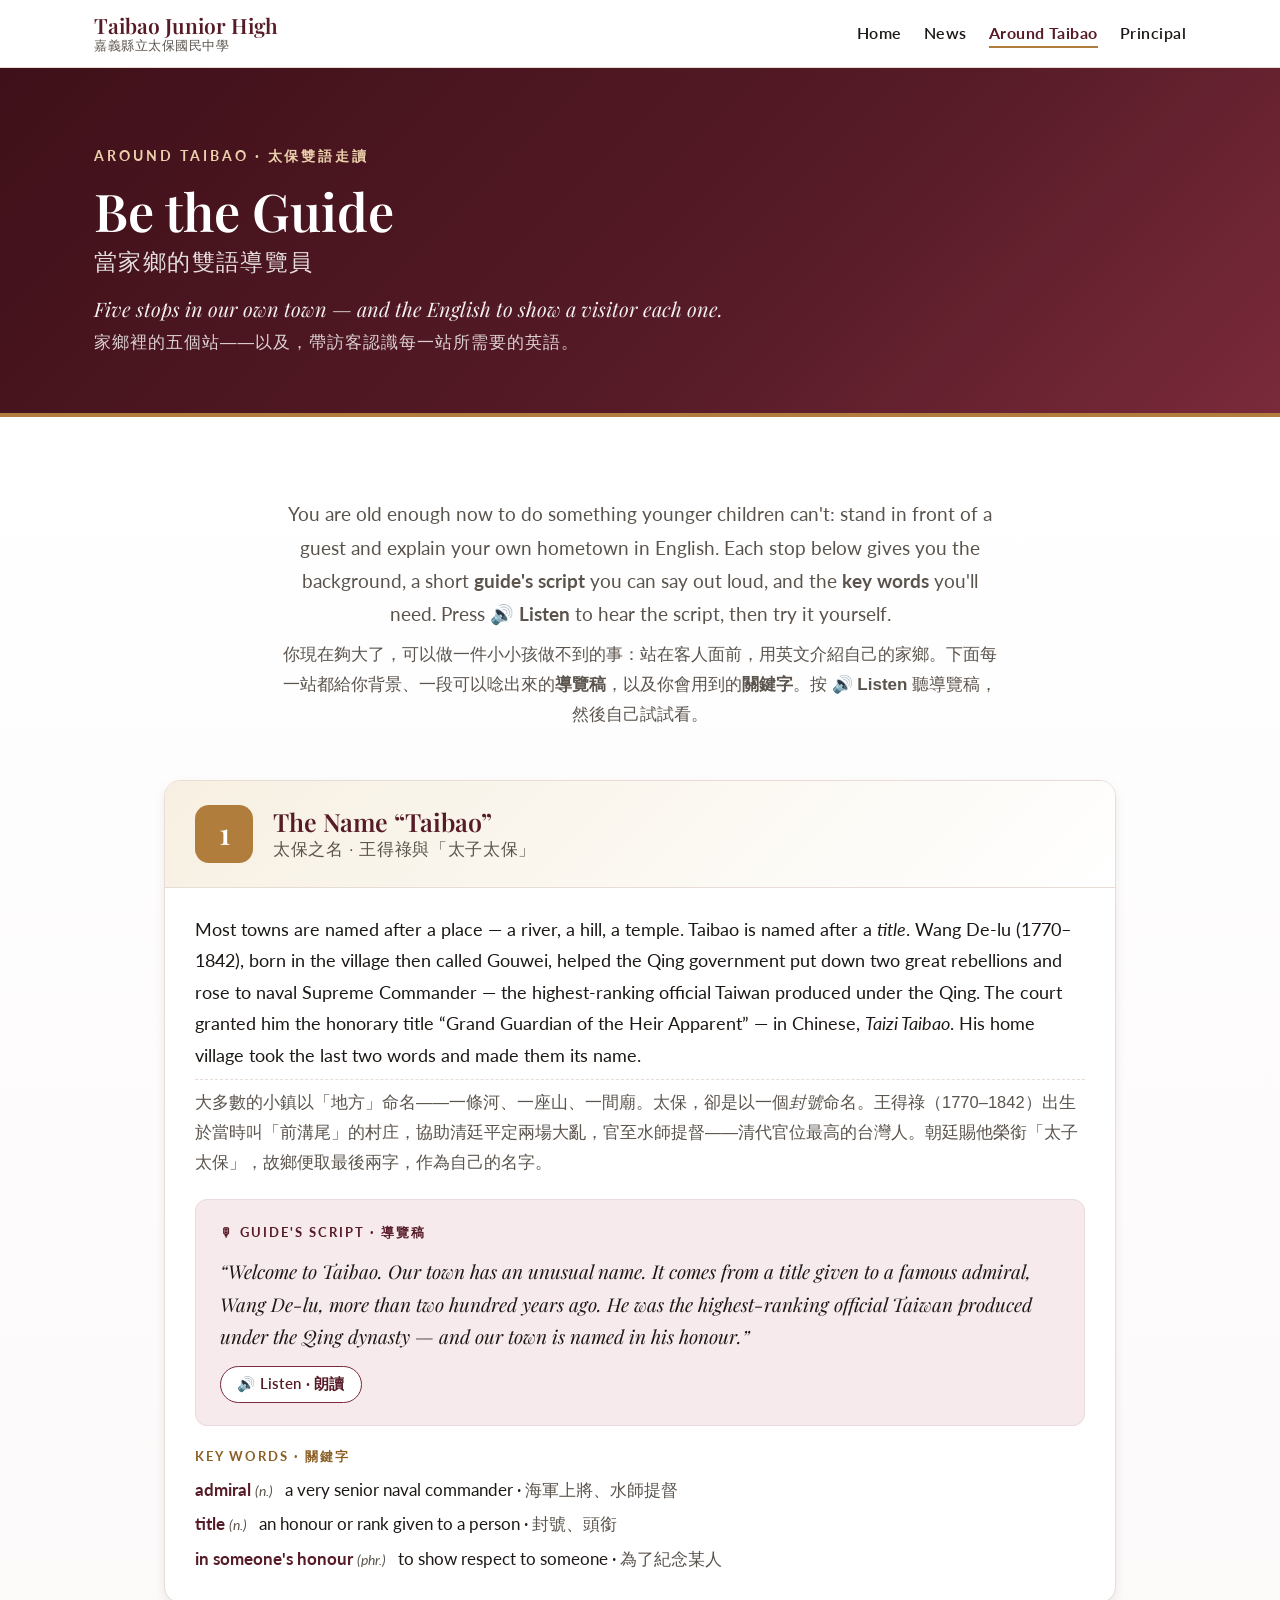
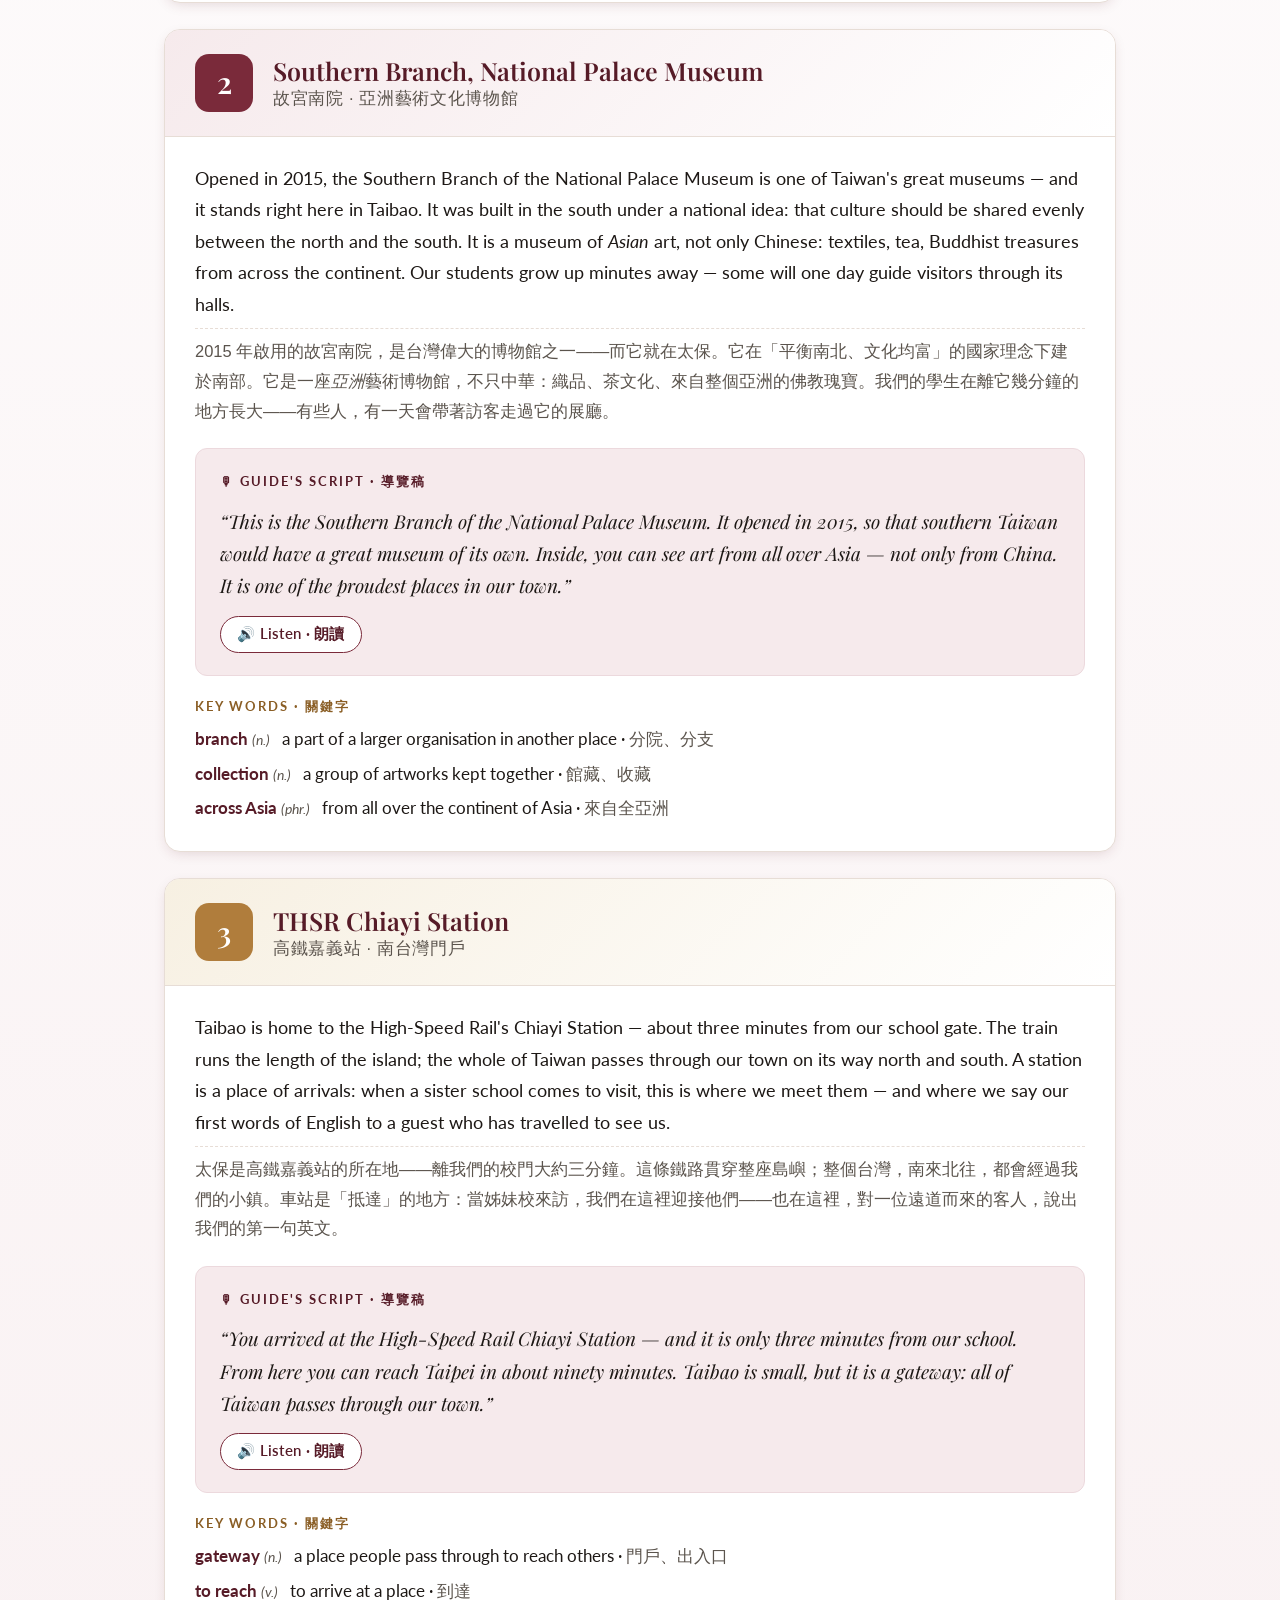
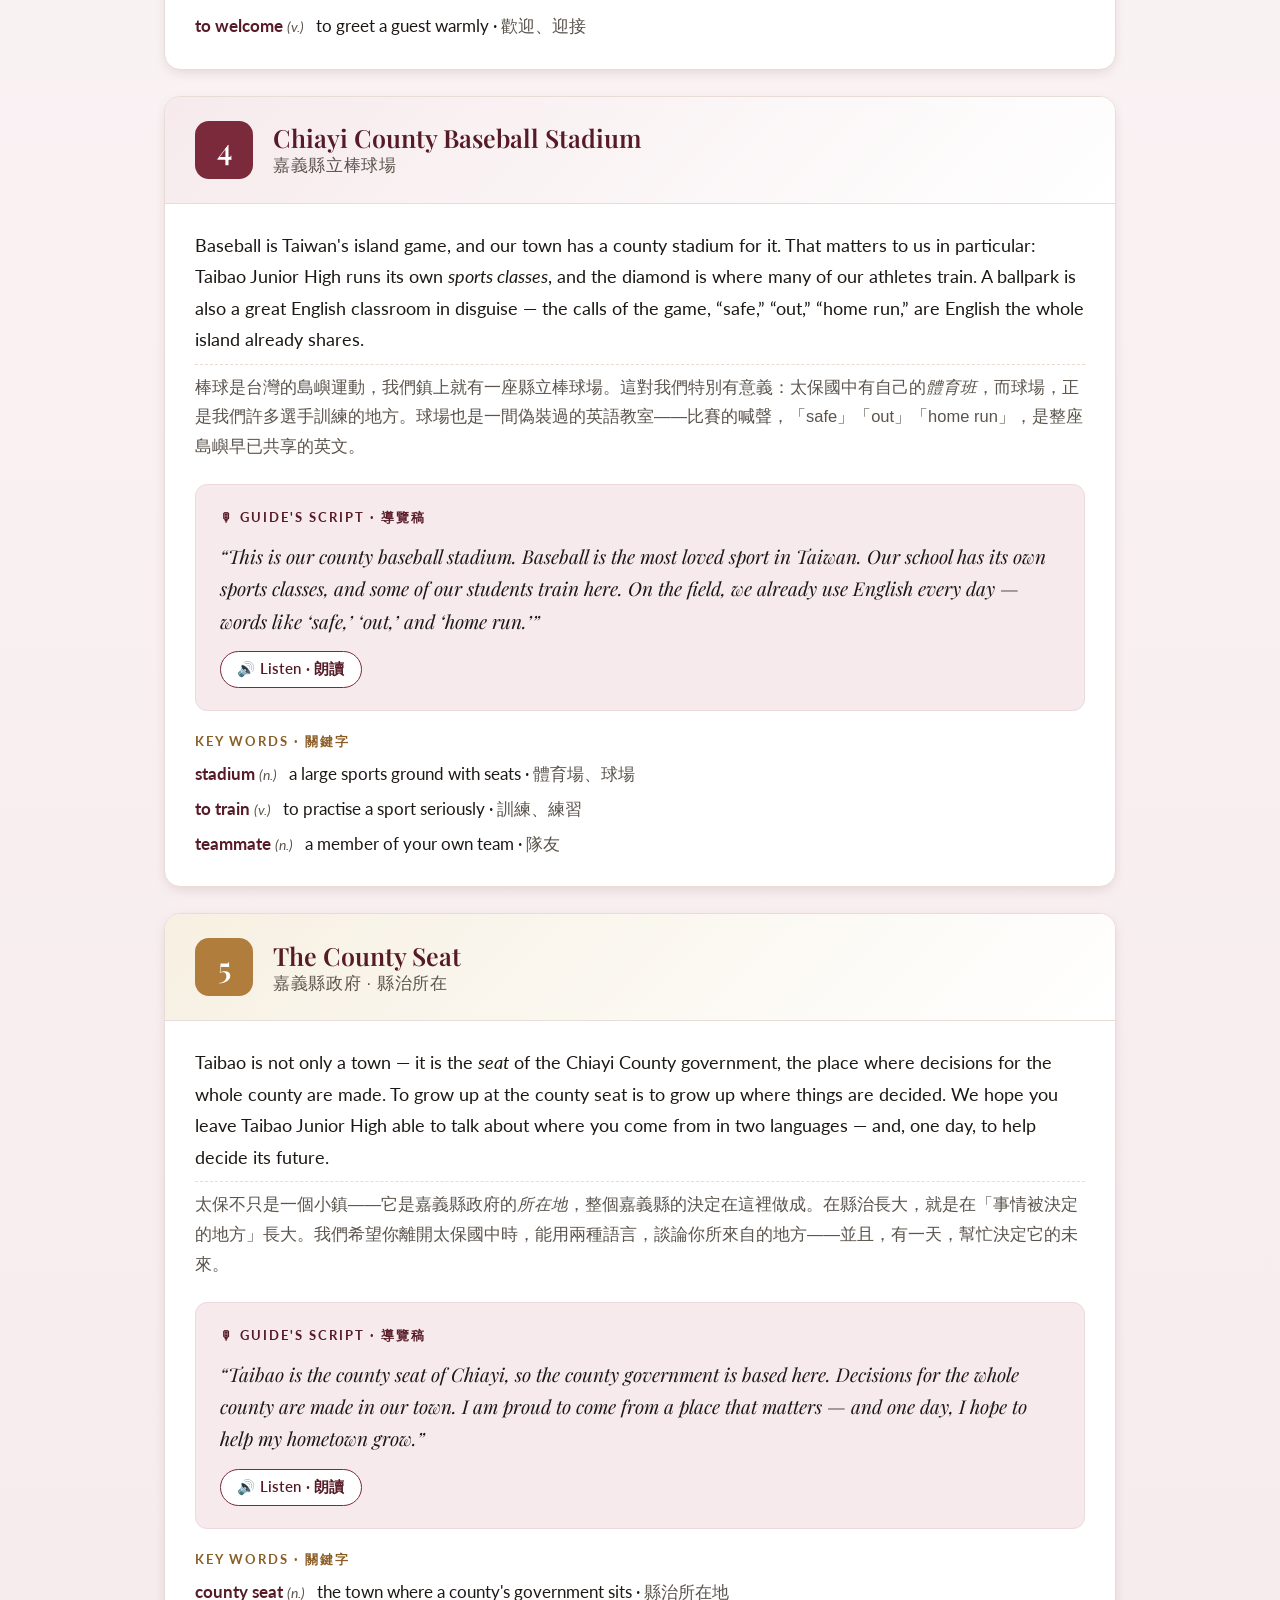
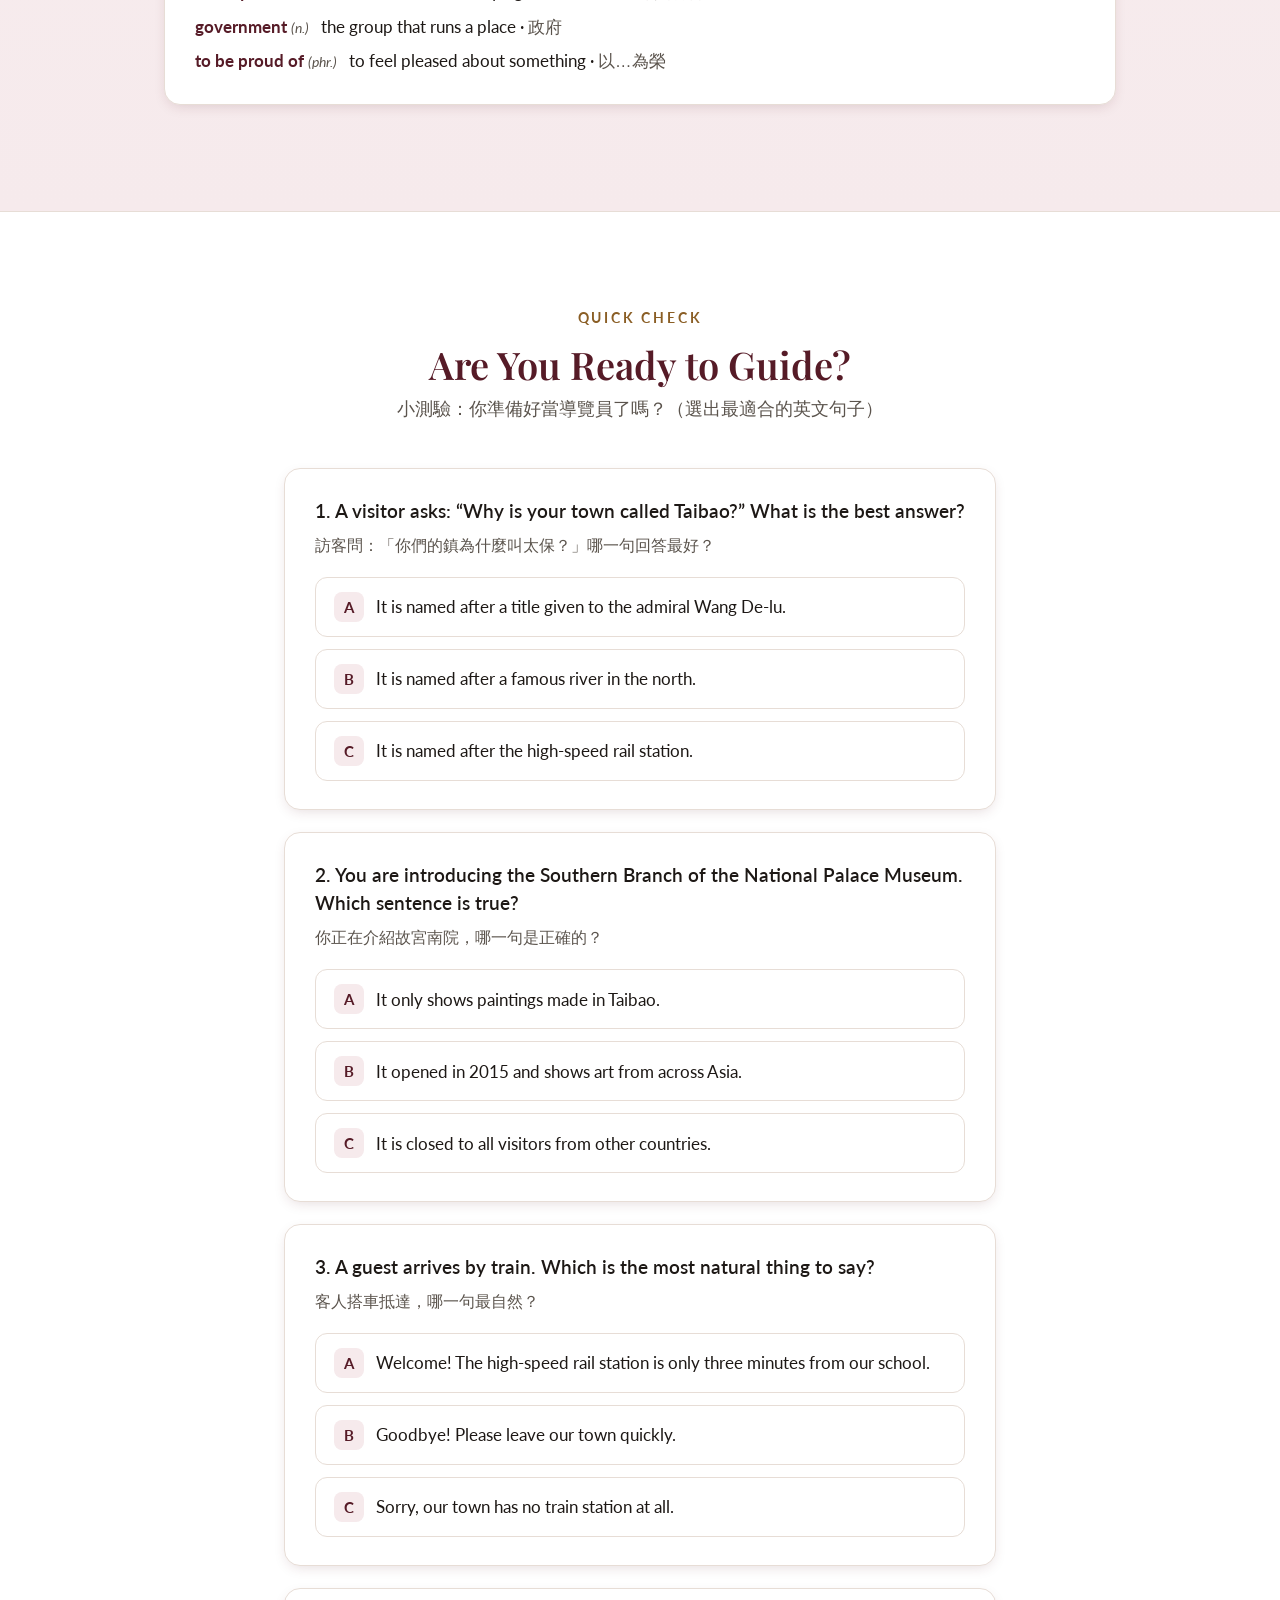
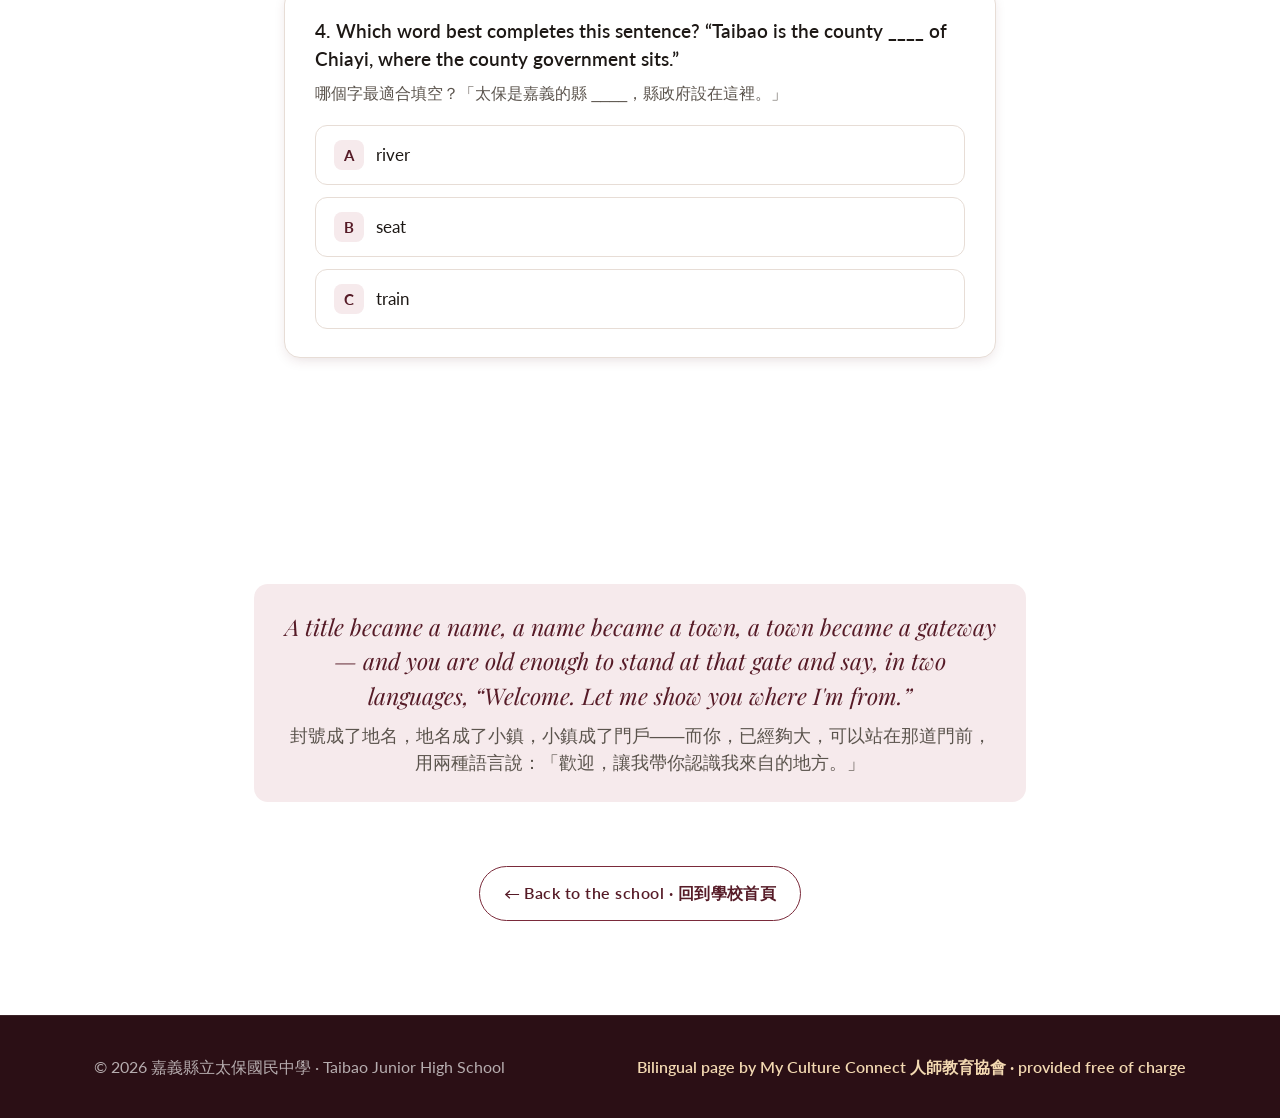
==== commit 83430766: "Add News & Highlights section with bilingual cards Pulled the school's official bulletin from tpjh.c" ====
--- a/around-taibao/index.html
+++ b/around-taibao/index.html
@@ -27,6 +27,7 @@
     </div>
     <nav class="topbar-nav">
       <a href="../">Home</a>
+      <a href="../#news">News</a>
       <a href="" class="is-active">Around Taibao</a>
       <a href="../principal/">Principal</a>
     </nav>
--- a/assets/css/main.css
+++ b/assets/css/main.css
@@ -471,9 +471,53 @@
 .commit p.zh{font-family:'PingFang TC',sans-serif;color:var(--ink-soft);font-size:15px;line-height:1.8;border-top:1px dashed var(--line);padding-top:10px;margin-top:12px;}
 
 
+/* ============ News & Highlights ============ */
+.news{background:#fff;}
+.news-meta{text-align:center;margin:-30px auto 46px;max-width:660px;color:var(--ink-soft);font-size:17px;}
+.news-meta a{border-bottom:1px solid var(--garnet-soft);}
+.news-grid{display:grid;grid-template-columns:repeat(3,1fr);gap:24px;}
+.news-card{
+  display:flex;flex-direction:column;
+  background:#fff;border:1px solid var(--line);border-radius:14px;
+  border-top:4px solid var(--garnet);padding:26px 26px 24px;
+  box-shadow:var(--shadow-sm);transition:transform .2s,box-shadow .2s;
+}
+.news-card:nth-child(3n+2){border-top-color:var(--bronze);}
+.news-card:nth-child(3n){border-top-color:var(--garnet-deep);}
+.news-card:hover{transform:translateY(-3px);box-shadow:var(--shadow);}
+.news-card .news-top{display:flex;align-items:center;gap:10px;flex-wrap:wrap;margin-bottom:14px;}
+.news-card .date{font-size:13.5px;font-weight:700;letter-spacing:.06em;color:var(--ink-soft);font-family:'Lato',sans-serif;}
+.news-card .cat{
+  font-size:11.5px;font-weight:700;letter-spacing:.1em;text-transform:uppercase;
+  color:var(--garnet-deep);background:var(--garnet-soft);
+  padding:3px 10px;border-radius:99px;
+}
+.news-card:nth-child(3n+2) .cat{color:var(--bronze-deep);background:var(--bronze-soft);}
+.news-card h3{
+  font-family:'Playfair Display','PingFang TC',serif;
+  font-size:20px;font-weight:600;color:var(--garnet-deep);
+  line-height:1.35;margin-bottom:10px;
+}
+.news-card .zh-title{
+  font-family:'PingFang TC','Apple LiGothic Medium',sans-serif;
+  font-size:15.5px;color:var(--ink-soft);line-height:1.6;
+  padding-top:10px;border-top:1px dashed var(--line);
+}
+.news-card .read{
+  margin-top:auto;padding-top:16px;
+  font-size:14.5px;font-weight:600;color:var(--garnet);letter-spacing:.02em;
+  display:inline-flex;align-items:center;gap:6px;
+}
+.news-card .read:hover{color:var(--bronze-deep);}
+.news-cta{text-align:center;margin-top:44px;}
+
+
 /* ============ Mobile ============ */
 @media (min-width: 881px){
   body{font-size:22px;}
+}
+@media (max-width: 980px){
+  .news-grid{grid-template-columns:repeat(2,1fr);}
 }
 @media (max-width: 1000px){
   .pillars{grid-template-columns:repeat(2,1fr);}
@@ -493,6 +537,7 @@
   .station-head{padding:20px 22px;gap:16px;}
   .station-num{width:50px;height:50px;font-size:24px;}
   .station-body{padding:22px 22px 26px;}
+  .news-grid{grid-template-columns:1fr;}
   footer .wrap{flex-direction:column;text-align:center;}
 }
 @media (max-width:560px){
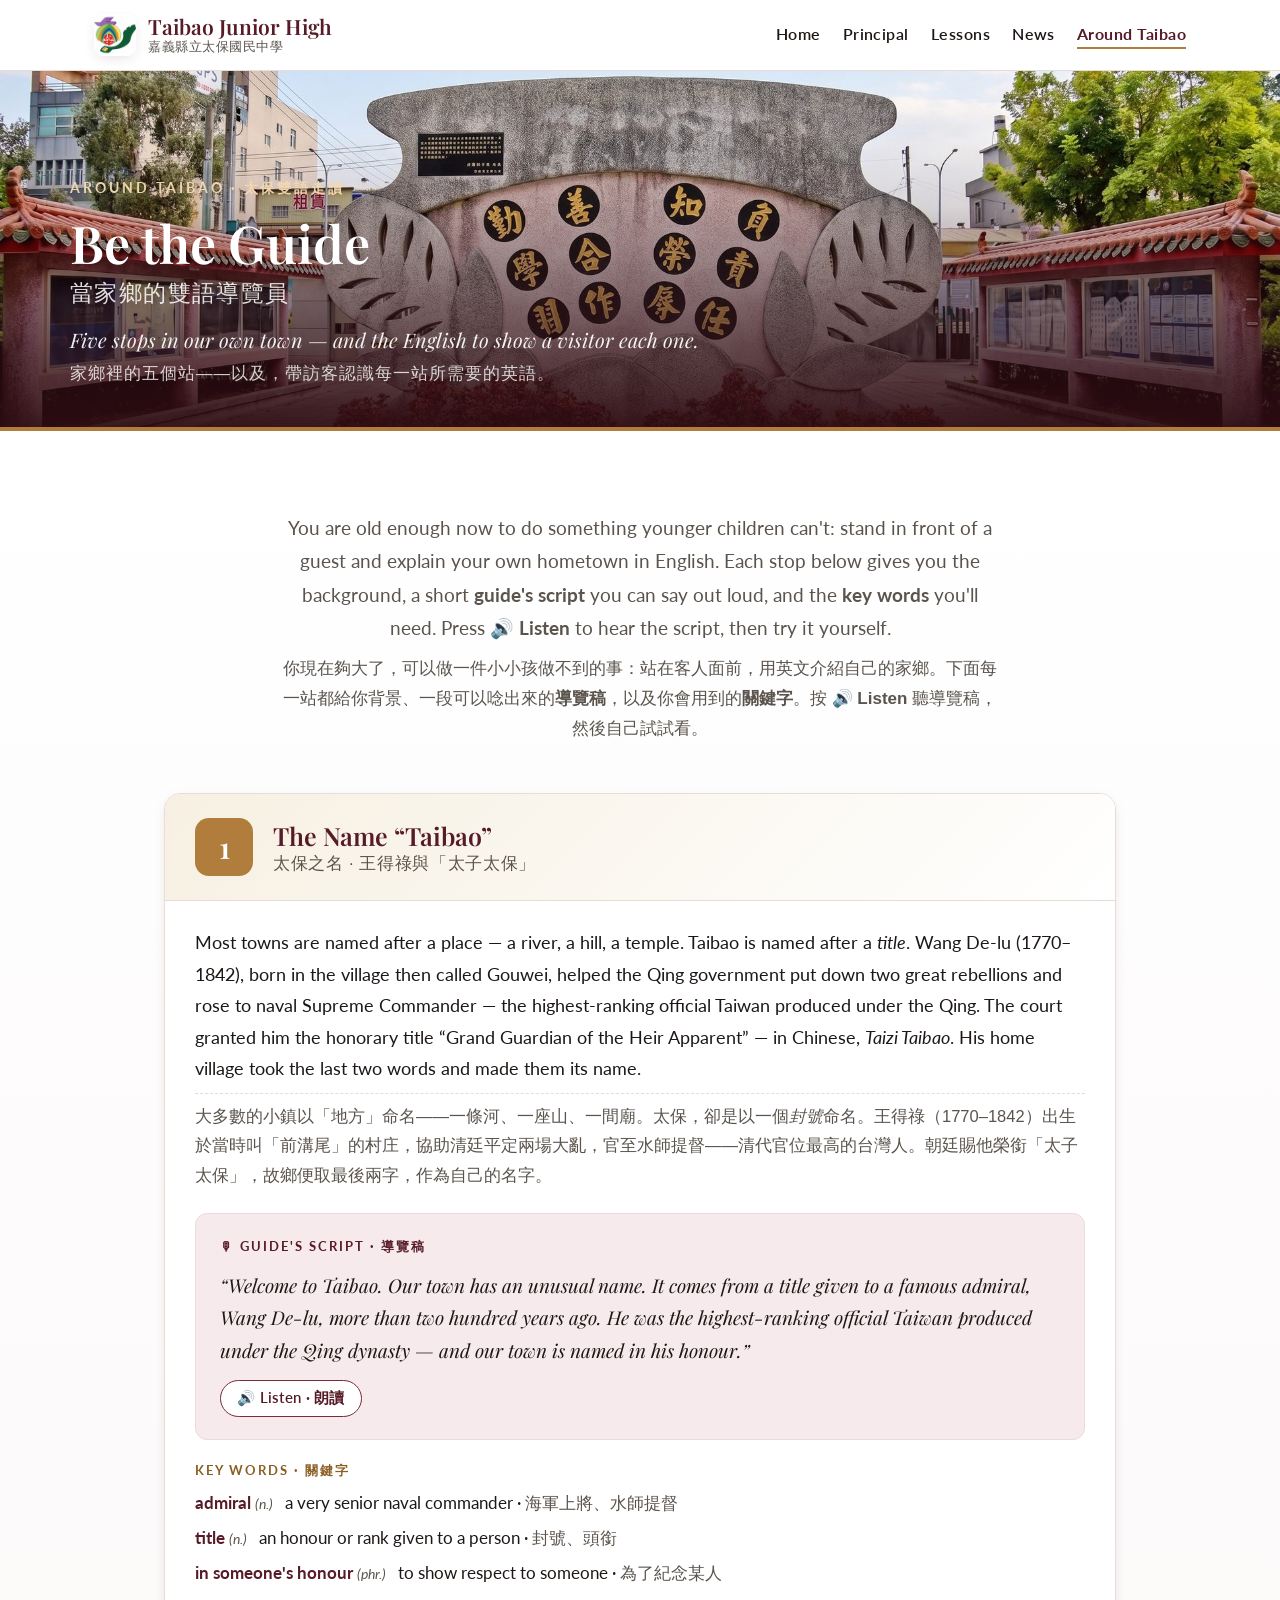
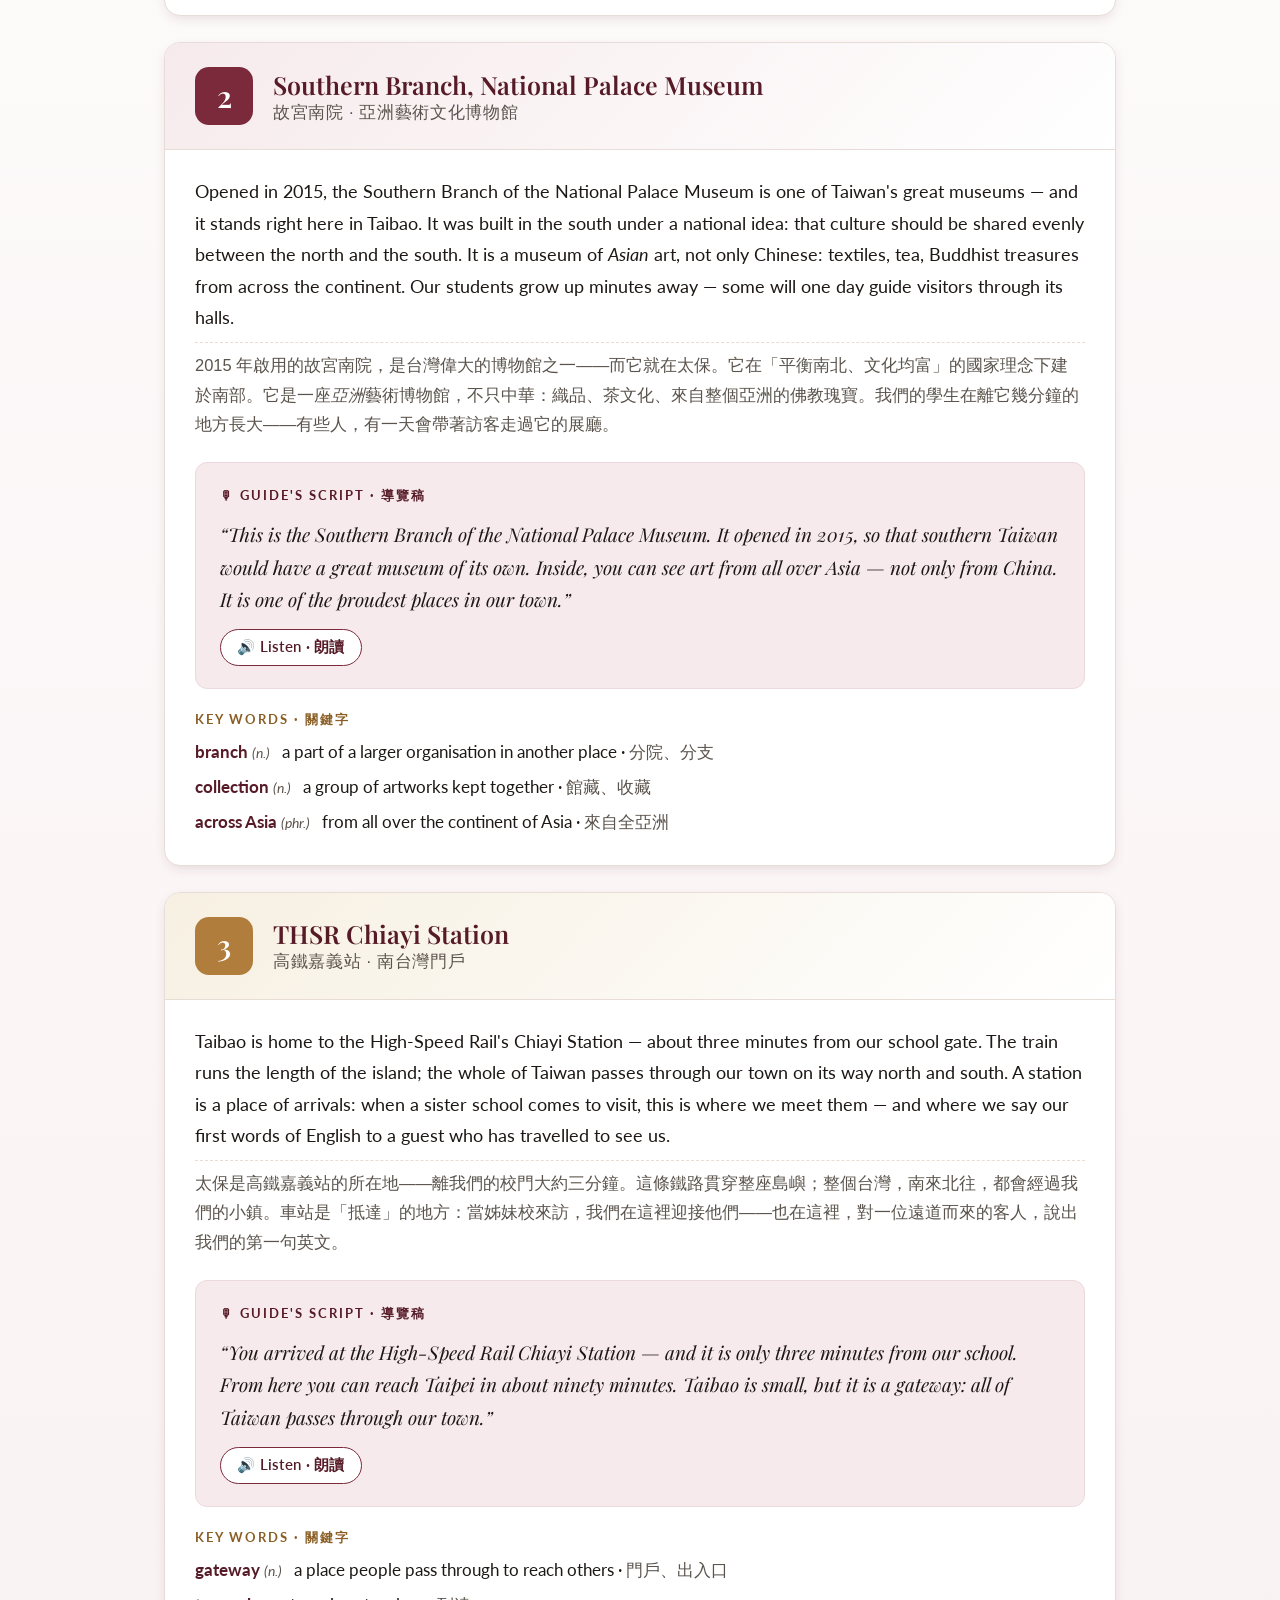
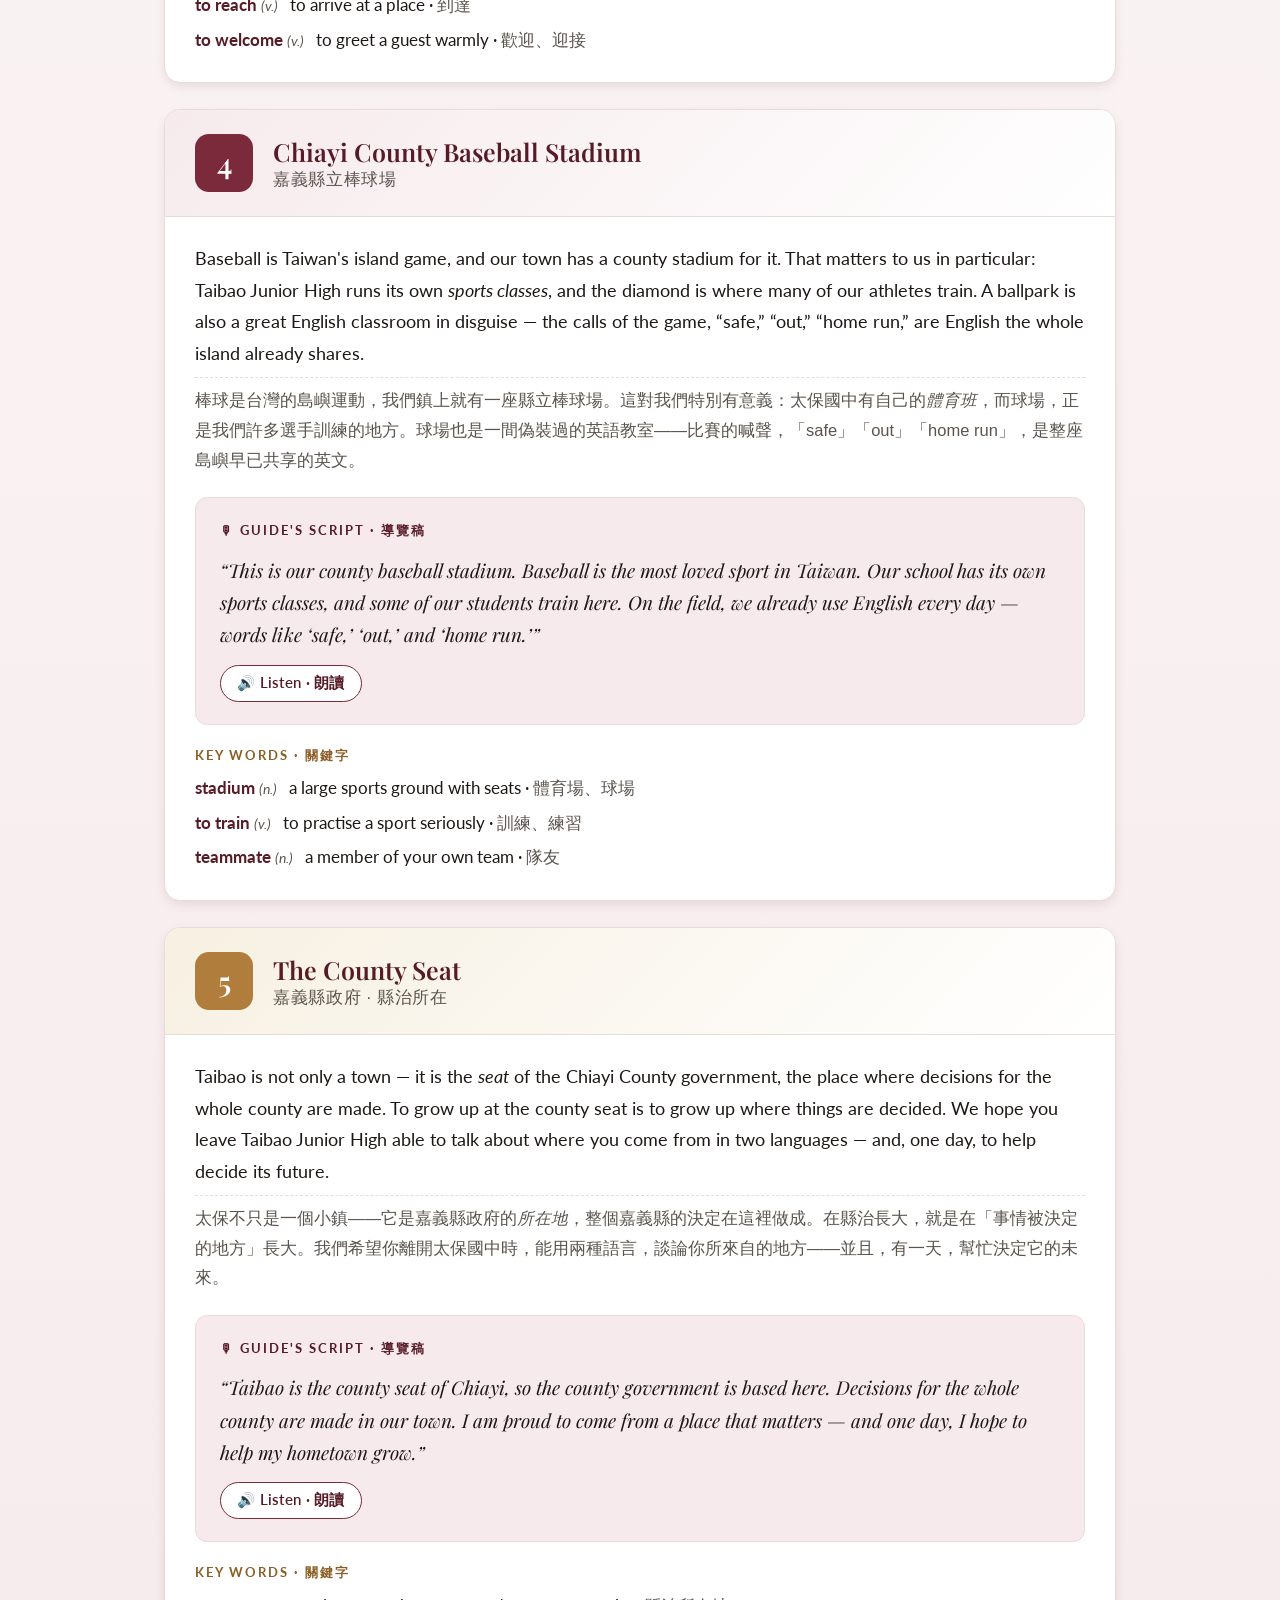
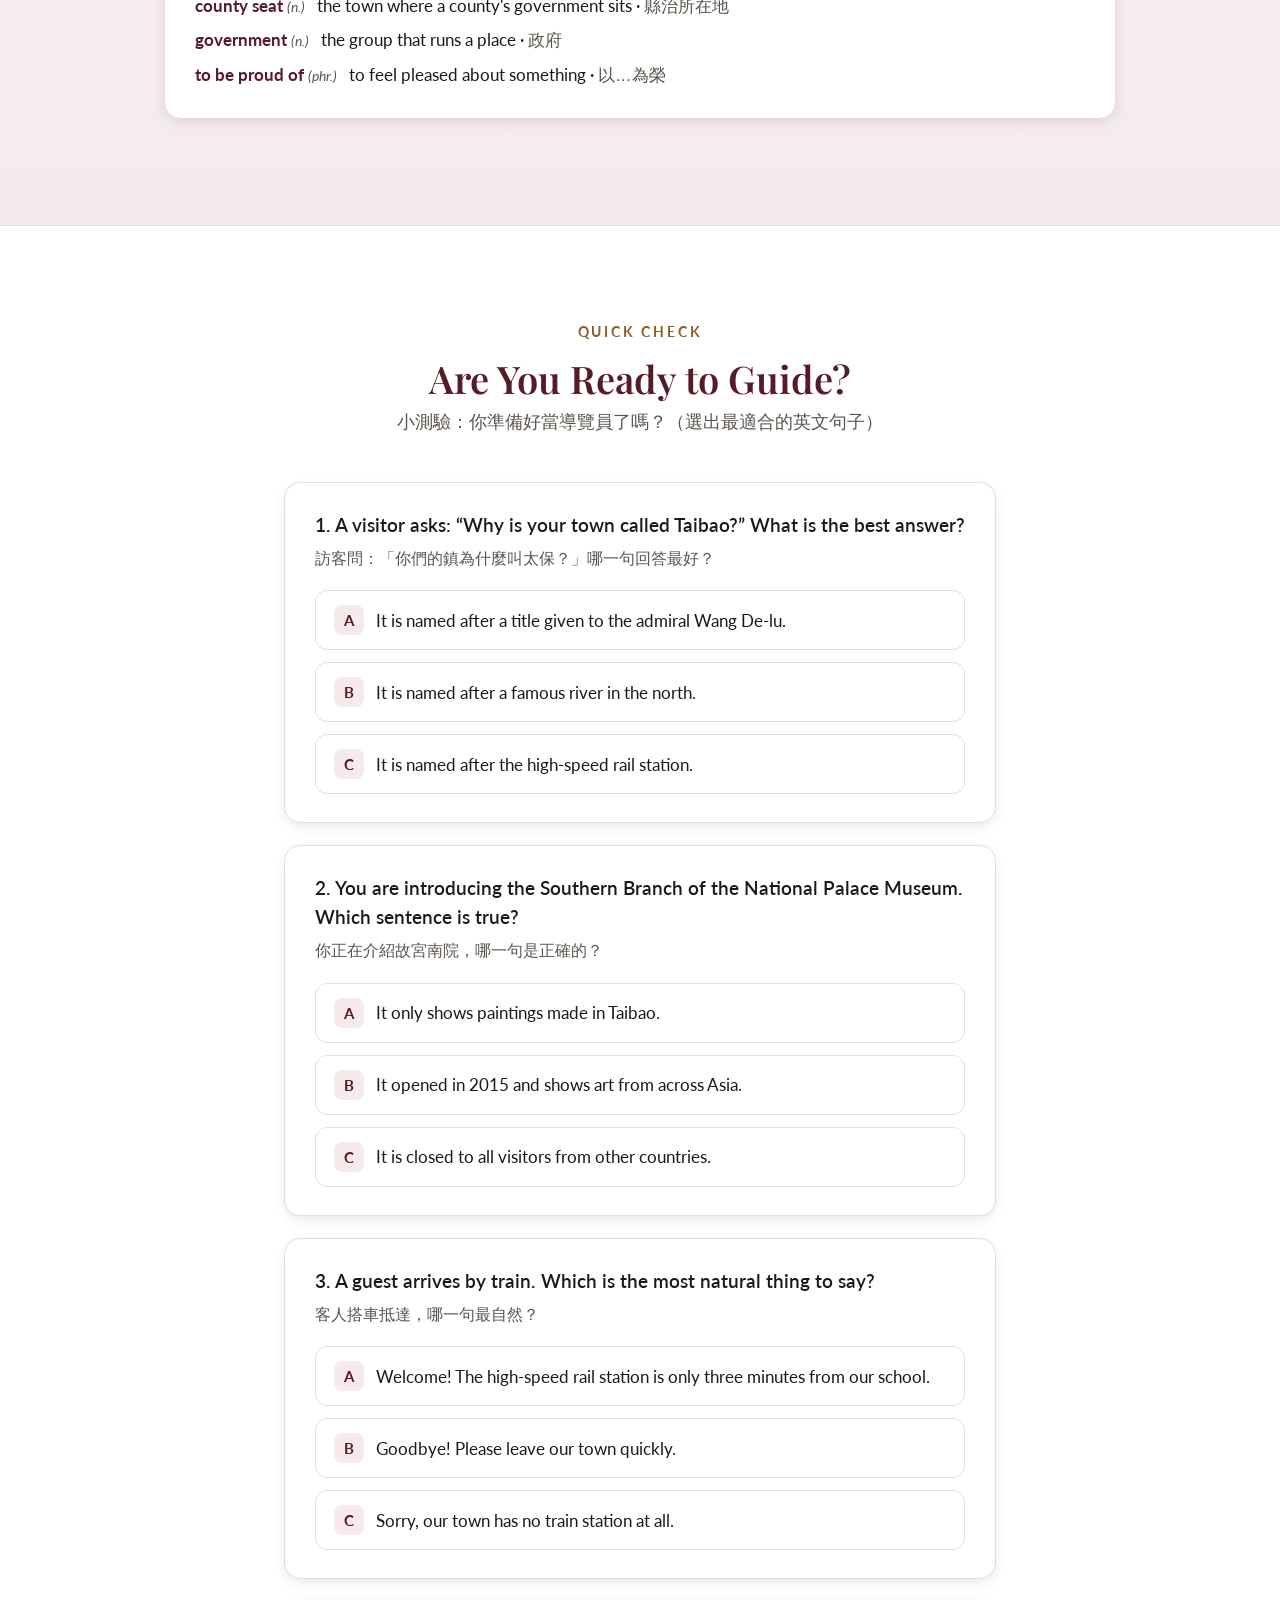
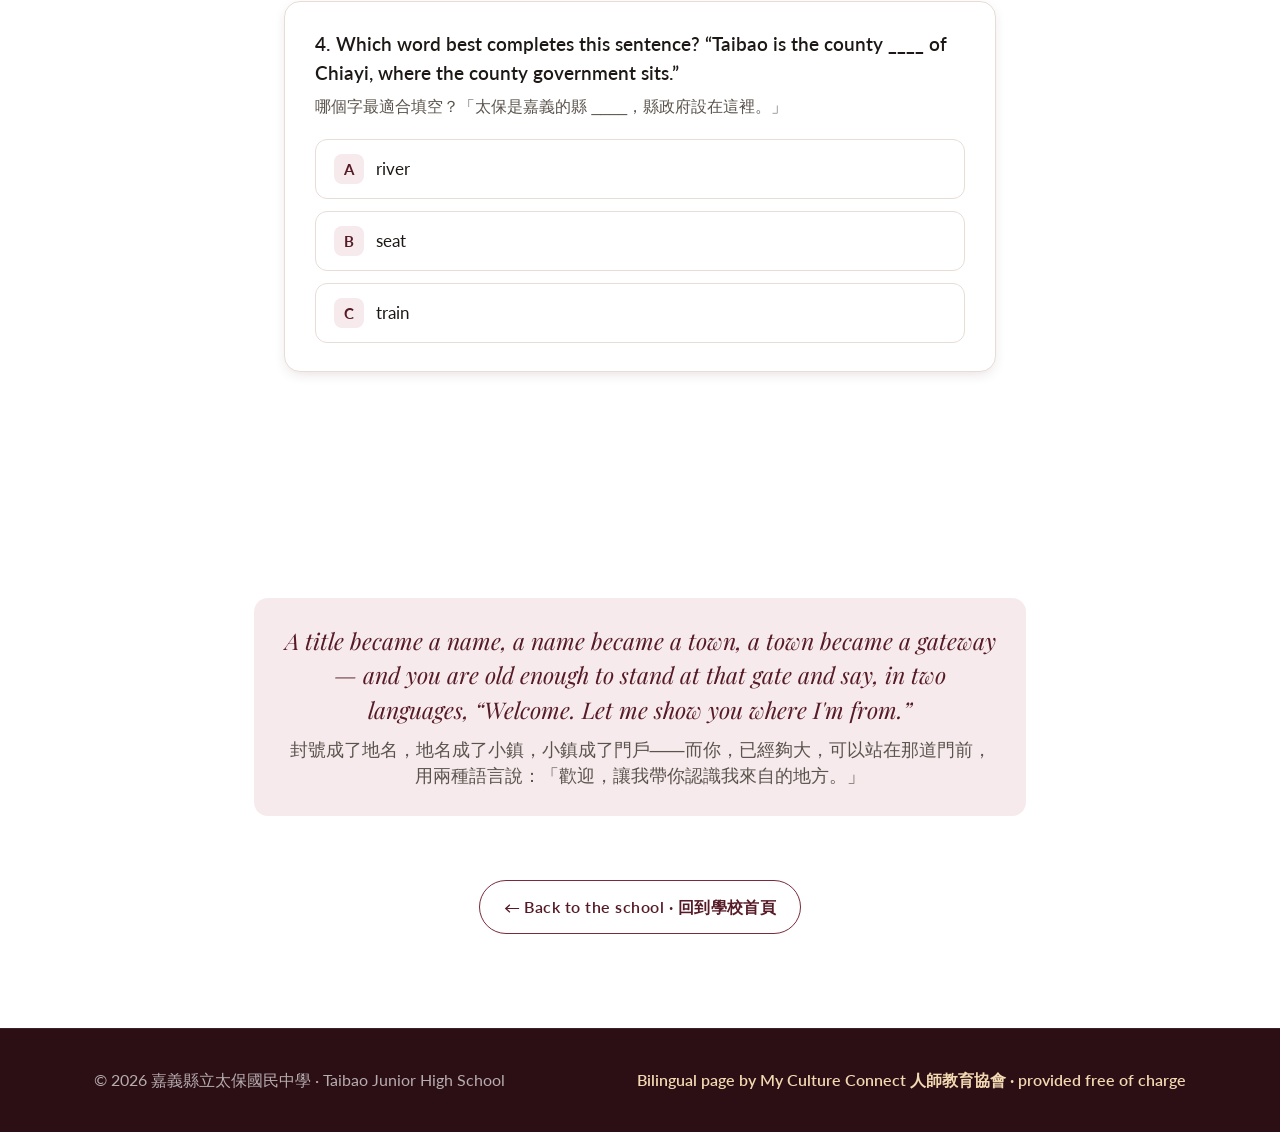
==== commit cca84580: "Rebuild as full multi-page site (mirror sister school) with real photos Restructure to match the Tai" ====
--- a/around-taibao/index.html
+++ b/around-taibao/index.html
@@ -11,6 +11,9 @@
 <link href="https://fonts.googleapis.com/css2?family=Playfair+Display:ital,wght@0,500;0,600;0,700;1,500;1,600&family=Lato:wght@400;500;700&display=swap" rel="stylesheet">
 
 <link rel="stylesheet" href="../assets/css/main.css">
+<link rel="icon" type="image/png" sizes="32x32" href="/favicon-32.png">
+<link rel="icon" type="image/png" sizes="192x192" href="/favicon-192.png">
+<link rel="apple-touch-icon" href="/apple-touch-icon.png">
 </head>
 <body>
 
@@ -19,24 +22,26 @@
 <div class="topbar">
   <div class="wrap topbar-inner">
     <div class="topbar-brand">
-      <div class="topbar-name">
-        <a href="../">Taibao Junior High
+      <a href="../" style="display:flex;align-items:center;gap:12px;color:inherit;text-decoration:none;">
+        <img class="topbar-logo" src="/favicon-192.png" alt="Taibao Junior High School crest · 太保國中校徽">
+        <div class="topbar-name">Taibao Junior High
           <small>嘉義縣立太保國民中學</small>
-        </a>
-      </div>
+        </div>
+      </a>
     </div>
     <nav class="topbar-nav">
       <a href="../">Home</a>
-      <a href="../#news">News</a>
+      <a href="../principal/">Principal</a>
+      <a href="../lessons/">Lessons</a>
+      <a href="../news/">News</a>
       <a href="" class="is-active">Around Taibao</a>
-      <a href="../principal/">Principal</a>
     </nav>
   </div>
 </div>
 
 
 <!-- ============ PAGE HERO ============ -->
-<header class="page-hero">
+<header class="page-hero ph-around">
   <div class="wrap">
     <span class="eyebrow">Around Taibao &middot; 太保雙語走讀</span>
     <h1>Be the Guide
--- a/assets/css/main.css
+++ b/assets/css/main.css
@@ -77,22 +77,18 @@
 /* uncomment the url() line below and drop the file in /photos.               */
 .title{
   position:relative;
+  /* Real school-gate photo with a bottom scrim only, so the gate sign stays visible */
   background:
-    /* url("../photos/hero-school.jpg") center 55%/cover no-repeat, */
-    linear-gradient(135deg,#3F1019 0%,#561B27 45%,#7A2A3A 100%);
-  padding:118px 0 104px;
+    linear-gradient(to top, rgba(45,12,18,.92) 0%, rgba(45,12,18,.58) 26%, rgba(45,12,18,.16) 46%, transparent 64%),
+    url("../../photos/school-gate.jpg") center 48%/cover no-repeat,
+    #561B27;
+  min-height:640px;
+  display:flex;align-items:flex-end;
   text-align:center;color:#fff;
   border-bottom:4px solid var(--bronze);
   overflow:hidden;
 }
-.title::after{
-  content:"";position:absolute;inset:0;
-  background:
-    radial-gradient(circle at 80% 18%,rgba(176,125,60,.24),transparent 55%),
-    radial-gradient(circle at 18% 82%,rgba(122,42,58,.34),transparent 55%);
-  pointer-events:none;
-}
-.title > .wrap{position:relative;z-index:1;}
+.title > .wrap{position:relative;z-index:1;width:100%;padding-bottom:54px;}
 .title__eyebrow{
   display:inline-block;
   font-size:14px;letter-spacing:.26em;
@@ -336,9 +332,17 @@
 
 /* ============ Sub-page shared hero ============ */
 .page-hero{
-  background:linear-gradient(135deg,#3F1019 0%,#561B27 60%,#7A2A3A 100%);
-  padding:66px 0 58px;color:#fff;border-bottom:4px solid var(--bronze);
-}
+  position:relative;min-height:360px;
+  display:flex;align-items:flex-end;
+  background:#561B27;            /* fallback; .ph-* adds the banner photo */
+  color:#fff;border-bottom:4px solid var(--bronze);overflow:hidden;
+}
+.page-hero > .wrap{width:100%;padding:66px 0 40px;position:relative;z-index:1;}
+/* per-page banner photos — clear campus photo + bottom scrim only */
+.page-hero.ph-principal{background:linear-gradient(to top, rgba(45,12,18,.93) 0%, rgba(45,12,18,.52) 34%, rgba(45,12,18,.12) 62%, transparent 82%), url("../../photos/campus-principal.jpg") center 48%/cover no-repeat, #561B27;}
+.page-hero.ph-course{background:linear-gradient(to top, rgba(45,12,18,.93) 0%, rgba(45,12,18,.52) 34%, rgba(45,12,18,.12) 62%, transparent 82%), url("../../photos/campus-course.jpg") center 52%/cover no-repeat, #561B27;}
+.page-hero.ph-around{background:linear-gradient(to top, rgba(45,12,18,.93) 0%, rgba(45,12,18,.52) 34%, rgba(45,12,18,.12) 62%, transparent 82%), url("../../photos/campus-around.jpg") center 46%/cover no-repeat, #561B27;}
+.page-hero.ph-news{background:linear-gradient(to top, rgba(45,12,18,.93) 0%, rgba(45,12,18,.52) 34%, rgba(45,12,18,.12) 62%, transparent 82%), url("../../photos/campus-news.jpg") center 46%/cover no-repeat, #561B27;}
 .page-hero .eyebrow{display:inline-block;font-size:13.5px;letter-spacing:.22em;text-transform:uppercase;color:rgba(243,217,178,.96);font-weight:700;margin-bottom:14px;}
 .page-hero h1{font-family:'Playfair Display','PingFang TC',serif;font-size:clamp(36px,5.5vw,52px);font-weight:600;line-height:1.1;color:#fff;margin-bottom:8px;}
 .page-hero h1 .zh{display:block;font-family:'PingFang TC',sans-serif;font-size:clamp(19px,2.2vw,23px);font-weight:500;letter-spacing:.06em;color:rgba(255,255,255,.86);margin-top:10px;}
@@ -512,6 +516,63 @@
 .news-cta{text-align:center;margin-top:44px;}
 
 
+/* ============ Topbar logo mark ============ */
+.topbar-logo{width:42px;height:42px;border-radius:9px;flex-shrink:0;display:block;box-shadow:var(--shadow-sm);}
+
+/* ============ Life-card real photos ============ */
+.life-card__img img{width:100%;height:100%;object-fit:cover;display:block;transition:transform .4s;}
+.life-card:hover .life-card__img img{transform:scale(1.04);}
+
+/* ============ Photo band (校園剪影) ============ */
+.photo-band{display:grid;grid-template-columns:repeat(3,1fr);gap:18px;max-width:1080px;margin:0 auto;}
+.pband{position:relative;border-radius:16px;overflow:hidden;box-shadow:var(--shadow-sm);aspect-ratio:4/3;margin:0;}
+.pband img{width:100%;height:100%;object-fit:cover;display:block;transition:transform .4s;}
+.pband:hover img{transform:scale(1.05);}
+.pband .cap{
+  position:absolute;left:0;right:0;bottom:0;
+  background:linear-gradient(transparent,rgba(45,12,18,.86));
+  color:#fff;font-family:'Playfair Display',serif;font-size:18px;font-weight:600;
+  padding:34px 16px 13px;
+}
+.pband .cap .zh{display:block;font-family:'PingFang TC',sans-serif;font-weight:500;font-size:13.5px;opacity:.92;margin-top:1px;}
+
+/* ============ Course cards (Lessons overview) ============ */
+.course-grid{display:grid;grid-template-columns:repeat(3,1fr);gap:22px;}
+.lcard{
+  display:block;background:#fff;border:1px solid var(--line);
+  border-radius:18px;padding:26px 24px 22px;box-shadow:var(--shadow-sm);
+  transition:transform .2s,box-shadow .2s,border-color .2s;color:var(--ink);
+}
+.lcard:hover{transform:translateY(-5px);box-shadow:var(--shadow);border-color:var(--garnet);color:var(--ink);}
+.lcard.soon{opacity:.72;cursor:default;}
+.lcard.soon:hover{transform:none;box-shadow:var(--shadow-sm);border-color:var(--line);}
+.lcard .lc-emoji{font-size:40px;line-height:1;}
+.lcard .lc-num{font-size:12px;letter-spacing:.16em;text-transform:uppercase;color:var(--bronze-deep);font-weight:700;margin-top:10px;}
+.lcard h3{font-family:'Playfair Display','PingFang TC',serif;font-size:22px;color:var(--garnet-deep);margin-top:3px;line-height:1.2;font-weight:600;}
+.lcard h3 .zh{display:block;font-family:'PingFang TC',sans-serif;font-size:15px;color:var(--ink-soft);font-weight:500;margin-top:3px;}
+.lcard p{font-size:15px;color:var(--ink-soft);margin-top:10px;line-height:1.6;}
+.lcard .go{margin-top:12px;font-weight:700;color:var(--garnet);font-size:14px;}
+.lcard .go.muted{color:var(--ink-soft);font-weight:600;}
+
+/* ============ Playlist embeds ============ */
+.playlist-section{padding:80px 0;}
+.playlist-section.alt{background:linear-gradient(180deg,#fff 0%,var(--garnet-soft) 100%);}
+.playlist-wrap{max-width:940px;margin:0 auto;}
+.playlist-head{margin-bottom:30px;}
+.playlist-head .eyebrow{display:inline-block;color:var(--bronze-deep);font-size:13.5px;font-weight:700;letter-spacing:.22em;text-transform:uppercase;margin-bottom:10px;}
+.playlist-head h2{font-family:'Playfair Display','PingFang TC',serif;font-size:33px;font-weight:600;color:var(--garnet-deep);line-height:1.2;margin-bottom:6px;}
+.playlist-head h2 .zh{display:block;font-family:'PingFang TC',sans-serif;font-size:19px;color:var(--ink-soft);font-weight:500;margin-top:6px;letter-spacing:.04em;}
+.playlist-head .intro{font-size:17px;color:var(--ink);line-height:1.75;margin-top:18px;}
+.playlist-head .intro-zh{font-family:'PingFang TC',sans-serif;font-size:16.5px;color:var(--ink-soft);line-height:1.85;margin-top:10px;padding-top:10px;border-top:1px dashed var(--line);}
+.playlist-frame{position:relative;width:100%;aspect-ratio:16/9;border-radius:16px;overflow:hidden;box-shadow:var(--shadow);background:#000;margin-top:24px;}
+.playlist-frame iframe{position:absolute;inset:0;width:100%;height:100%;border:0;}
+.playlist-meta{display:flex;flex-wrap:wrap;gap:18px;margin-top:18px;font-size:14.5px;color:var(--ink-soft);}
+.playlist-meta .tag{background:var(--bronze-soft);color:var(--bronze-deep);padding:4px 12px;border-radius:99px;font-size:13px;font-weight:600;letter-spacing:.04em;}
+
+/* News card summary paragraph (News page, English digest) */
+.news-card .summary{font-size:16px;color:var(--ink);line-height:1.65;margin-top:12px;padding-top:12px;border-top:1px dashed var(--line);}
+
+
 /* ============ Mobile ============ */
 @media (min-width: 881px){
   body{font-size:22px;}
@@ -523,7 +584,11 @@
   .pillars{grid-template-columns:repeat(2,1fr);}
 }
 @media (max-width: 880px){
-  .title{padding:66px 0 56px;}
+  .title{min-height:460px;}
+  .title > .wrap{padding-bottom:38px;}
+  .page-hero{min-height:280px;}
+  .course-grid{grid-template-columns:1fr;}
+  .photo-band{grid-template-columns:1fr;}
   section{padding:64px 0;}
   .about-grid{grid-template-columns:1fr;gap:36px;}
   .pillars{grid-template-columns:1fr;}
